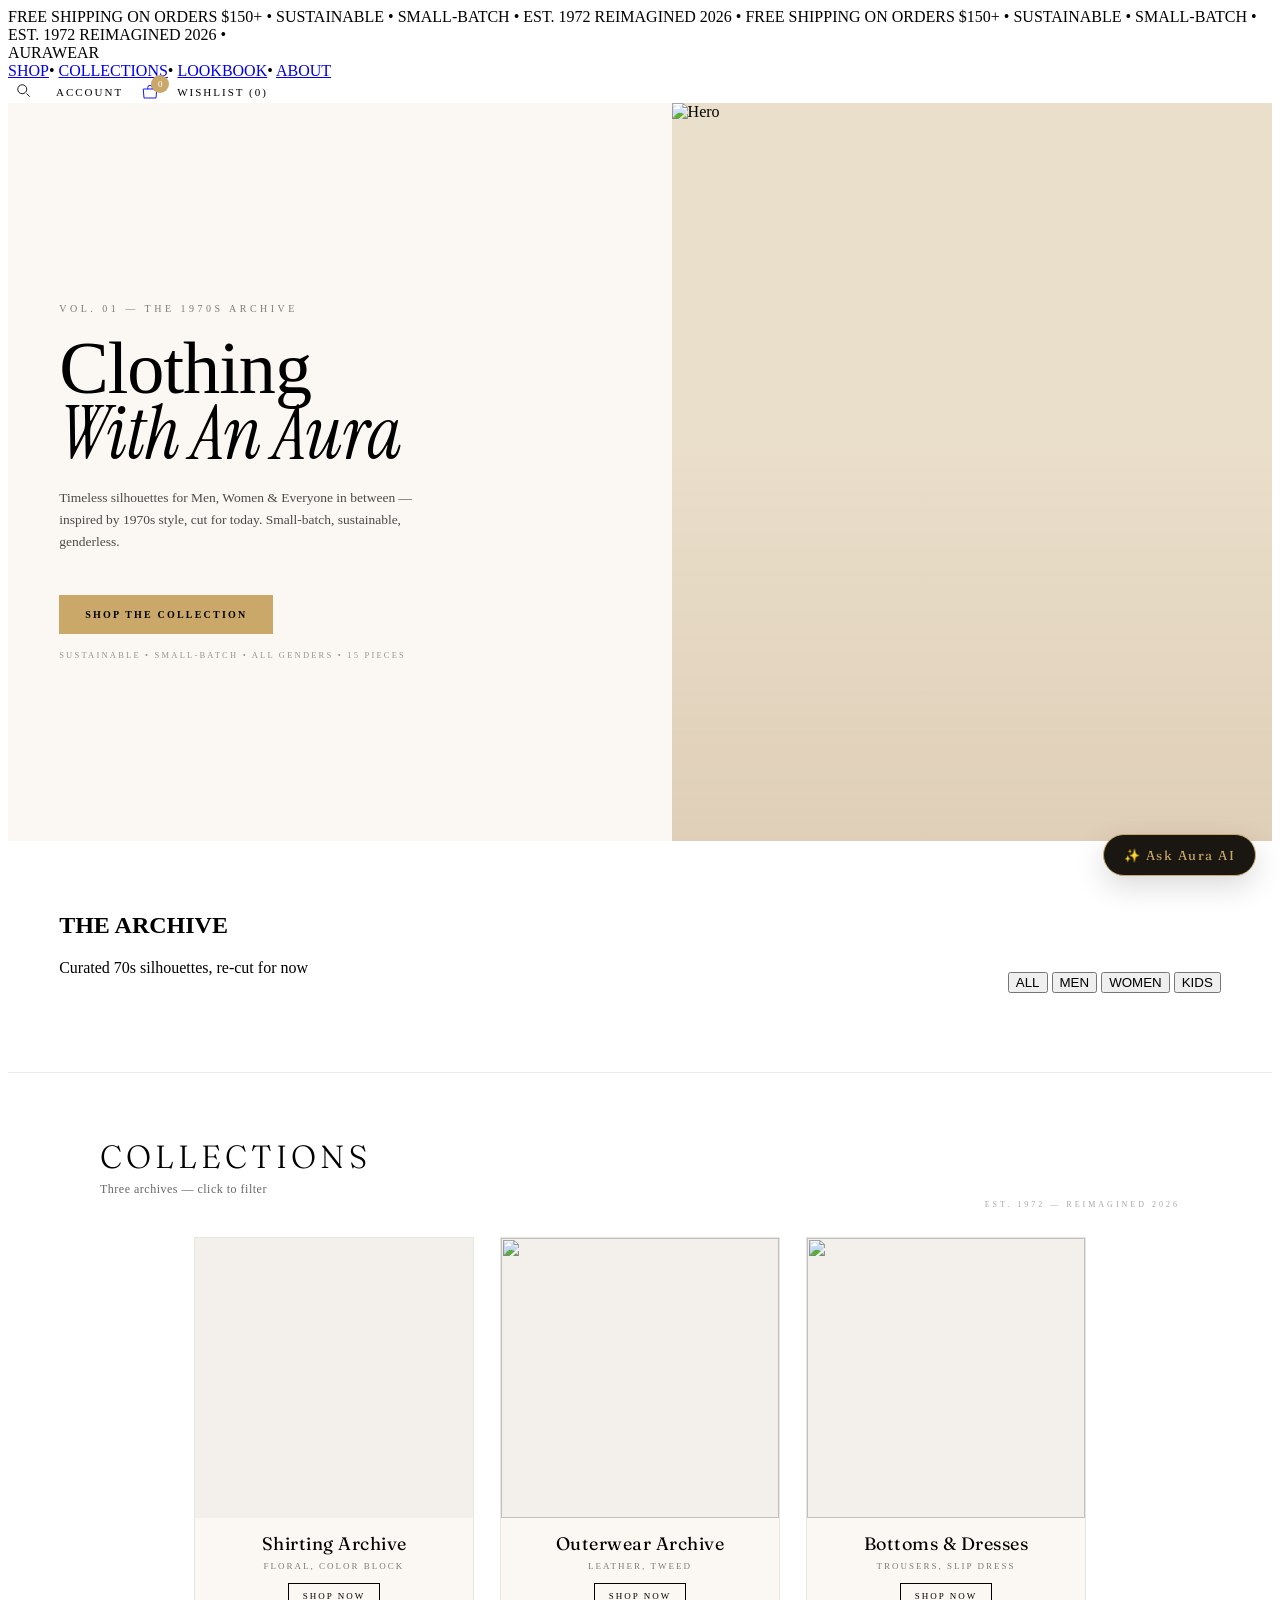
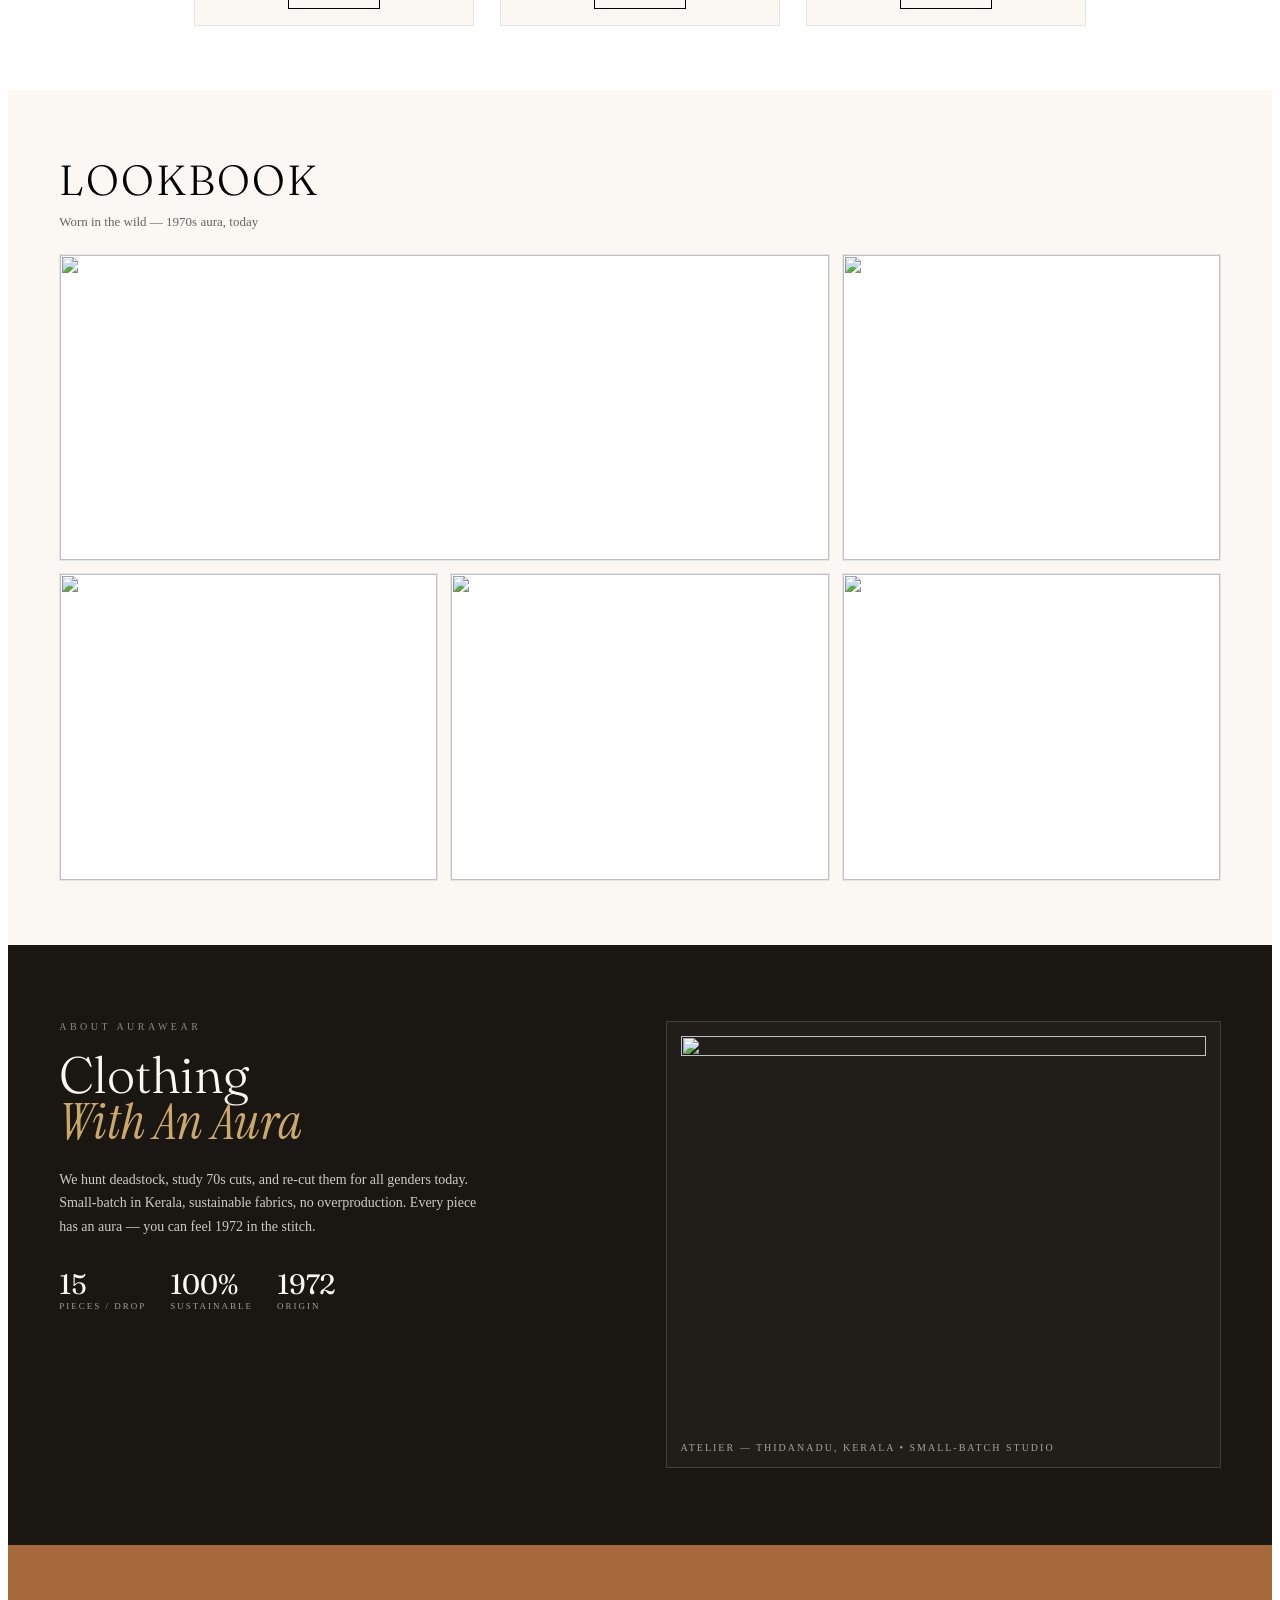
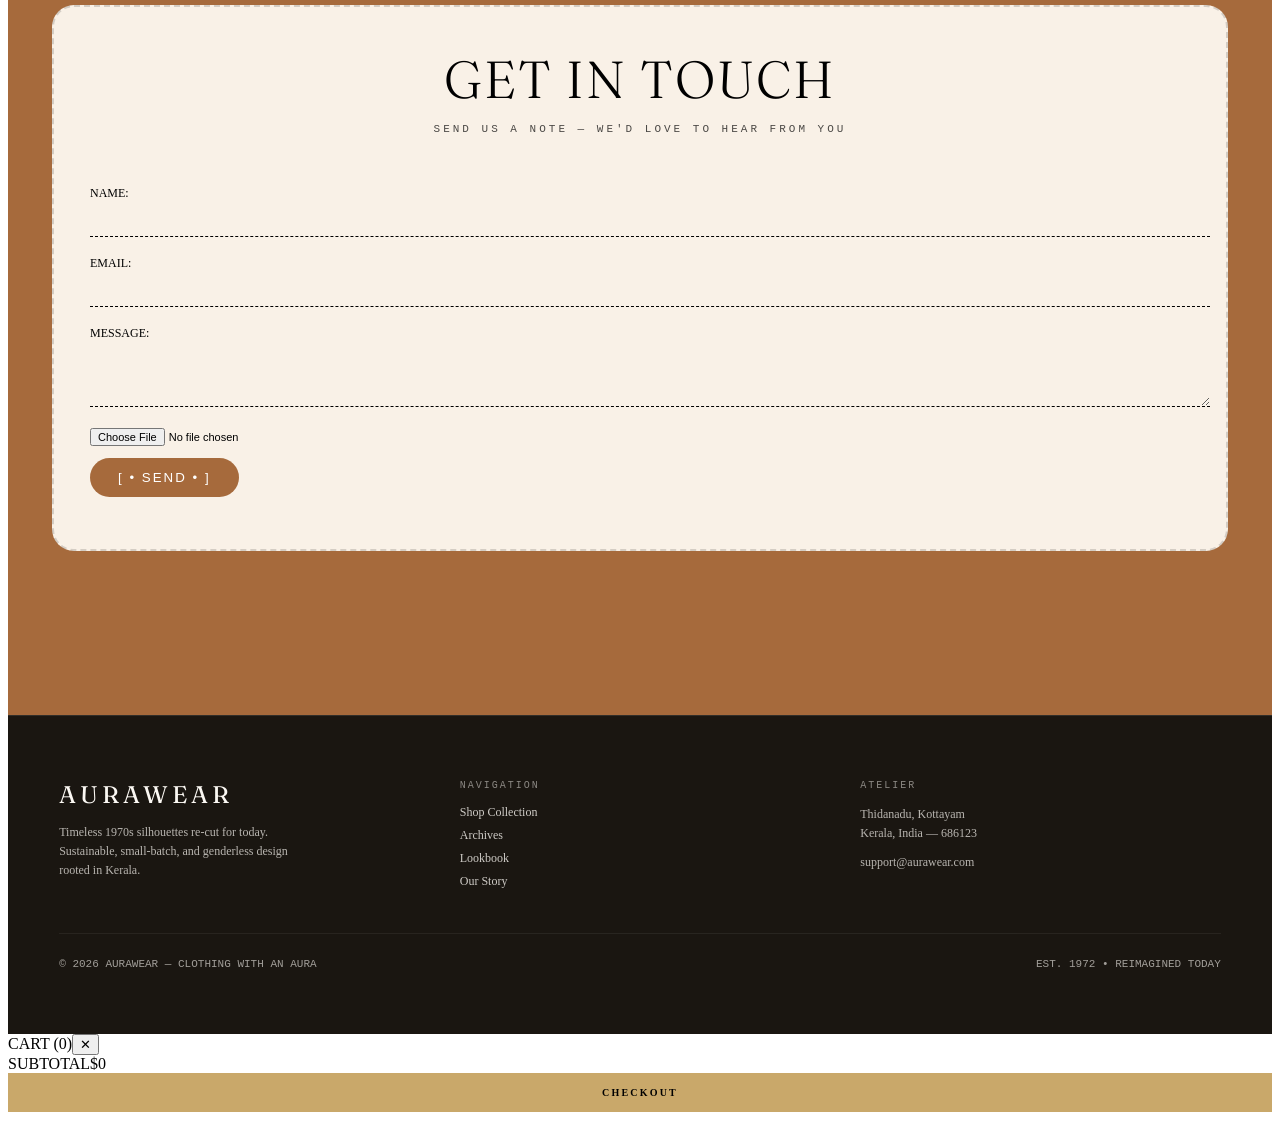
==== templates/index.html @ 303c617c "Switch email service to Resend HTTP API" ====
<!DOCTYPE html>
<html lang="en">
<head>
<meta charset="UTF-8">
<meta name="viewport" content="width=device-width, initial-scale=1.0">
<title>AURAWEAR - Clothing With An Aura</title>
<link href="https://fonts.googleapis.com/css2?family=Fraunces:opsz,wght@9..144,300;9..144,400;9..144,500&family=Inter:wght@300;400;500&family=Instrument+Serif:ital@0;1&display=swap" rel="stylesheet">
<link rel="stylesheet" href="/css/style.css">
<style>
.hero{
  display:grid;
  grid-template-columns:1.05fr 0.95fr;
  min-height:82vh;
  max-height:82vh;
  overflow:hidden;
  border-bottom:1px solid var(--border);
  background:#FBF8F3;
}
.hero-text{
  padding:4.5vw 4vw 3vw 4vw;
  display:flex;
  flex-direction:column;
  justify-content:center;
  background:#FBF8F3;
  position:relative;
}
.hero-text::before{
  content:'';
  position:absolute;
  inset:0;
  background-image:radial-gradient(rgba(0,0,0,.04) 1px, transparent 1px);
  background-size:16px 16px;
  opacity:.3;
  pointer-events:none;
}
.eyebrow{font-size:10px;letter-spacing:3.5px;opacity:.5;margin-bottom:22px;position:relative}
.hero-text h1{
  font-family:var(--serif);
  font-size:clamp(46px,5.8vw,84px);
  line-height:.88;
  font-weight:300;
  margin:0;
  position:relative;
  letter-spacing:-1px;
}
.hero-text h1 em{font-family:'Instrument Serif',serif;font-style:italic;font-weight:400}
.hero-text p{
  max-width:380px;
  margin-top:20px;
  font-size:13.5px;
  line-height:1.65;
  opacity:.7;
  position:relative;
}
.hero-cta{margin-top:28px;position:relative}
.btn-gold{
  display:inline-block;
  background:#C9A86A;
  color:#000;
  padding:14px 26px;
  text-decoration:none;
  font-size:10px;
  letter-spacing:2.2px;
  font-weight:600;
  transition:all.4s;
}
.btn-gold:hover{background:#000;color:#fff}
.btn-gold.full{display:block;text-align:center;width:100%;box-sizing:border-box}
.hero-meta{margin-top:16px;font-size:8.5px;letter-spacing:2.2px;opacity:.4}
.hero-visual{
  position:relative;
  overflow:hidden;
  background:#EADFCB;
  height:82vh;
}
.hero-visual img{
  width:100%;
  height:100%;
  object-fit:cover;
  object-position:center top;
  display:block;
  filter:sepia(0.08) contrast(1.05) saturate(1.1);
  transition:transform 2.5s cubic-bezier(.77,0,.175,1);
}
.hero-visual:hover img{transform:scale(1.04)}
.hero-visual::after{
  content:'';
  position:absolute;
  inset:0;
  background:linear-gradient(0deg, rgba(166,106,58,0.12) 0%, transparent 55%);
  mix-blend-mode:multiply;
  pointer-events:none;
}
.shop-section{padding:4vw}
.section-header{display:flex;justify-content:space-between;align-items:end;margin-bottom:28px;flex-wrap:wrap;gap:16px}
.product-grid{display:grid;grid-template-columns:repeat(auto-fill,minmax(260px,1fr));gap:22px}
.product-card{
  background:#fff;
  border:1px solid rgba(0,0,0,.10);
  display:flex;
  flex-direction:column;
  cursor:pointer;
  transition:.25s;
  overflow:hidden;
}
.product-card:hover{border-color:rgba(0,0,0,.22);transform:translateY(-2px)}
.product-card.img-wrap{width:100%;aspect-ratio:3/4;background:#F3F0EB;overflow:hidden;position:relative}
.product-card.img-wrap img{width:100%;height:100%;object-fit:cover;object-position:top center;display:block;transition:.6s}
.product-card:hover.img-wrap img{transform:scale(1.03)}
.badge{position:absolute;top:10px;left:10px;background:#FBF8F3;border:1px solid rgba(0,0,0,.12);padding:4px 8px;font-size:9px;letter-spacing:1.5px}
.p-info{padding:14px 14px 12px;display:flex;flex-direction:column;flex:1}
.p-name{font-family:Fraunces;font-size:17px;line-height:1.25;min-height:42px;display:-webkit-box;-webkit-line-clamp:2;-webkit-box-orient:vertical;overflow:hidden}
.p-desc{font-size:11.5px;opacity:.55;line-height:1.5;margin-top:6px;min-height:34px;display:-webkit-box;-webkit-line-clamp:2;-webkit-box-orient:vertical;overflow:hidden}
.p-price{margin-top:10px;font-weight:500;font-size:14px}
.add-btn{margin-top:12px;width:100%;border:1px solid #1A1611;background:#fff;padding:10px;font-size:10px;letter-spacing:2px;cursor:pointer;transition:.2s}
.add-btn:hover{background:#1A1611;color:#fff}
#searchOverlay{position:fixed;inset:0;background:#FBF8F3;z-index:999;display:none;flex-direction:column;padding:28px 4vw;overflow-y:auto}
#searchOverlay.open{display:flex}
.search-top{display:flex;gap:12px;border-bottom:1px solid rgba(0,0,0,.15);padding-bottom:18px;margin-bottom:22px}
.search-top input{flex:1;background:transparent;border:none;font-family:Fraunces;font-size:28px;outline:none}
.search-top button{background:none;border:1px solid rgba(0,0,0,.2);width:42px;height:42px;cursor:pointer}

/* Fixed search results grid to align items cleanly like product cards */
#searchResults{
  display:grid;
  grid-template-columns:repeat(auto-fill, minmax(260px, 1fr));
  gap:22px;
  align-items:stretch;
}

.search-item{
  background:#fff;
  border:1px solid rgba(0,0,0,.1);
  cursor:pointer;
  display:flex;
  flex-direction:column;
  overflow:hidden;
  width:100%;
  box-sizing:border-box;
  transition:transform .25s ease, border-color .25s ease, box-shadow .25s ease;
}

.search-item:hover{
  transform:translateY(-3px);
  border-color:rgba(0,0,0,.22);
  box-shadow:0 10px 24px rgba(0,0,0,.07);
}

.search-item .s-img{
  width:100%;
  aspect-ratio:3/4;
  background:#F3F0EB;
  overflow:hidden;
  position:relative;
}

.search-item .s-img img{
  width:100%;
  height:100%;
  object-fit:cover;
  object-position:top center;
  display:block;
  transition:transform .5s ease;
}

.search-item:hover .s-img img{
  transform:scale(1.03);
}

.search-item .s-info{
  padding:14px;
  display:flex;
  flex-direction:column;
  gap:6px;
  flex:1;
}

.search-item .s-name{
  font-family:Fraunces;
  font-size:17px;
  line-height:1.3;
  color:#1A1611;
}

.search-item .s-price{
  font-size:12px;
  line-height:1.5;
  margin-top:2px;
  font-weight:500;
  opacity:.8;
}

@media(max-width:600px){
  #searchResults{
    grid-template-columns:repeat(2,minmax(0,1fr));
    gap:12px;
  }

  .search-item .s-info{
    padding:10px;
  }

  .search-item .s-name{
    font-size:15px;
  }

  .search-item .s-price{
    font-size:10px;
  }
}
@media(max-width:900px){
.hero{grid-template-columns:1fr;min-height:auto;max-height:none}
.hero-text{padding:10vw 6vw}
.hero-visual{height:78vh}
.product-grid{grid-template-columns:repeat(2,1fr);gap:14px}
.shop-section{padding:6vw}
}
html{scroll-behavior:smooth}
</style>
</head>
<body>

<div class="announce">
  <div class="announce-track">
    <span>FREE SHIPPING ON ORDERS $150+ • SUSTAINABLE • SMALL-BATCH • EST. 1972 REIMAGINED 2026 • </span>
    <span>FREE SHIPPING ON ORDERS $150+ • SUSTAINABLE • SMALL-BATCH • EST. 1972 REIMAGINED 2026 • </span>
  </div>
</div>

<nav class="navbar" id="navbar">
  <div class="logo">AURAWEAR</div>
  <div class="nav-links">
    <a href="#shop">SHOP</a><span class="dot">•</span>
    <a href="#collections">COLLECTIONS</a><span class="dot">•</span>
    <a href="#lookbook">LOOKBOOK</a><span class="dot">•</span>
    <a href="#about">ABOUT</a>
  </div>
  <div class="nav-actions" style="display:flex;align-items:center;gap:18px">
    <button onclick="openSearch()" class="icon-btn" style="background:none;border:none;cursor:pointer">
      <svg width="18" height="18" viewBox="0 0 24 24" fill="none" stroke="currentColor" stroke-width="1.2"><circle cx="11" cy="11" r="6"/><path d="M21 21l-4.3-4.3"/></svg>
    </button>
    <a href="javascript:void(0)" id="accountLink" onclick="goAccount(event)" style="font-size:11px;letter-spacing:2px;text-decoration:none;color:#000">ACCOUNT</a>
    <a href="javascript:void(0)" onclick="openCart()" class="cart-icon" style="position:relative;display:flex;align-items:center">
      <svg width="18" height="18" viewBox="0 0 24 24" fill="none" stroke="currentColor" stroke-width="1.2"><path d="M9 8V6a3 3 0 0 1 6 0v2"/><path d="M3 8h18l-1 12H4L3 8z"/></svg>
      <span id="cartCount" style="position:absolute;top:-8px;right:-10px;background:#C9A86A;color:#fff;font-size:9px;width:18px;height:18px;border-radius:50%;display:grid;place-items:center">0</span>
    </a>
    <a href="/wishlist.html" style="text-decoration:none;color:#000;font-size:11px;letter-spacing:2px">WISHLIST (<span id="wishCount">0</span>)</a>
  </div>
</nav>

<section class="hero">
  <div class="hero-text">
    <div class="eyebrow reveal">VOL. 01 — THE 1970S ARCHIVE</div>
    <h1 class="reveal d1">Clothing<br><em>With An Aura</em></h1>
    <p class="reveal d2">Timeless silhouettes for Men, Women & Everyone in between — inspired by 1970s style, cut for today. Small-batch, sustainable, genderless.</p>
    <div class="hero-cta reveal d3">
      <a href="#shop" class="btn-gold">SHOP THE COLLECTION</a>
      <div class="hero-meta">SUSTAINABLE • SMALL-BATCH • ALL GENDERS • 15 PIECES</div>
    </div>
  </div>
  <div class="hero-visual" id="heroVisual">
   <img id="heroImage" src="" alt="Hero" onerror="if(!this.dataset.fb){this.dataset.fb=1; this.src='https://images.unsplash.com/photo-1495385794356-15371f348c19?q=80&w=1000'}">
  </div>
</section>
<div id="retroTicker" style="display:none; height:44px; overflow:hidden; border-top:1.5px solid #1A1611; border-bottom:1.5px solid #1A1611; position:relative; background:#E6F4FF">
  <div id="tickerTrack" style="display:flex; white-space:nowrap; will-change:transform"></div>
  <button onclick="document.getElementById('retroTicker').style.display='none'" style="position:absolute; right:10px; top:50%; transform:translateY(-50%); background:#FFFEFB; border:1.5px solid #1A1611; width:24px; height:24px; border-radius:50%; cursor:pointer; z-index:2">✕</button>
</div>

<style>
@keyframes tickerMove { 0%{transform:translateX(0)} 100%{transform:translateX(-50%)} }
.ticker-item{display:flex; align-items:center; gap:10px; padding:0 32px; font-family:'Courier Prime', monospace; font-size:13px; letter-spacing:.5px; font-weight:600}
</style>

<script>
async function loadTicker(){
  try{
    const r = await fetch('/api/announcement?t='+Date.now());
    const j = await r.json();
    const bar = j.bar || {};
    if(!bar.enabled && bar.enabled!==undefined) return;
    const wrap = document.getElementById('retroTicker');
    const track = document.getElementById('tickerTrack');
    wrap.style.background = bar.bg_color || '#E6F4FF';
    wrap.style.color = bar.text_color || '#1A1611';
    wrap.style.display = 'flex';
    const msgs = bar.messages || [];
    if(!msgs.length) return;
    const speed = bar.speed || 22;
    const iconSvg = (type)=>{
      if(type==='heart') return `<svg width="16" height="16" viewBox="0 0 24 24" fill="currentColor"><path d="M12 21s-6.5-4.3-9-8.2A5.5 5.5 0 0 1 12 8a5.5 5.5 0 0 1 9 4.8C18.5 16.7 12 21 12 21z"/></svg>`;
      if(type==='tag') return `<svg width="16" height="16" viewBox="0 0 24 24" fill="currentColor"><path d="M20 12l-8-8H4v8l8 8 8-8z"/><circle cx="7.5" cy="7.5" r="1.5" fill="#fff"/></svg>`;
      return `<svg width="16" height="16" viewBox="0 0 24 24" fill="currentColor"><path d="M3 9l1-5h16l1 5v11H3V9z"/><path d="M9 11V7a3 3 0 0 1 6 0v4"/></svg>`;
    };
    let html = '';
    for(let loop=0; loop<2; loop++){
      msgs.forEach(m=>{
        html += `<div class="ticker-item">${iconSvg(m.icon)} <span>${m.text}</span> ${iconSvg(m.icon)}</div>`;
      });
    }
    track.innerHTML = html;
    track.style.animation = `tickerMove ${speed}s linear infinite`;
  }catch(e){ console.log('ticker fail',e) }
}
loadTicker();
</script>
<section id="shop" class="shop-section">
  <div class="section-header">
    <div><h2>THE ARCHIVE</h2><p>Curated 70s silhouettes, re-cut for now</p></div>
    <div class="gender-filters">
      <button data-gender="All" class="active">ALL</button>
      <button data-gender="Men">MEN</button>
      <button data-gender="Women">WOMEN</button>
      <button data-gender="Unisex">KIDS</button>
    </div>
  </div>

  <div id="filterStatus" style="display:none;margin:0 0 18px;padding:12px 16px;background:#1A1611;color:#FBF8F3;font-size:11px;letter-spacing:2px;justify-content:space-between;align-items:center">
    <span id="filterText">Showing</span>
    <button onclick="clearCollectionFilter()" style="background:#C9A86A;border:none;padding:8px 14px;font-size:10px;letter-spacing:2px;cursor:pointer;font-weight:600">VIEW ALL →</button>
  </div>

  <div id="product-grid" class="product-grid"></div>
</section>

<section id="collections" style="padding:5vw 4vw;background:#fff;border-top:1px solid rgba(0,0,0,.08)">
  <div style="max-width:1080px;margin:0 auto">
    <div style="display:flex;justify-content:space-between;align-items:end;margin-bottom:28px">
      <div>
        <h2 style="font-family:Fraunces;font-weight:300;font-size:32px;letter-spacing:4px;margin:0">COLLECTIONS</h2>
        <p style="opacity:.6;font-size:12px;margin-top:6px;letter-spacing:.5px">Three archives — click to filter</p>
      </div>
      <div style="font-size:8px;letter-spacing:3px;opacity:.35">EST. 1972 — REIMAGINED 2026</div>
    </div>

    <div style="display:grid;grid-template-columns:repeat(3, 280px);justify-content:center;gap:26px">
      <div id="col-shirts" style="background:#FBF8F3;border:1px solid rgba(0,0,0,.08);cursor:pointer;transition:.3s">
        <div style="height:280px;overflow:hidden;background:#F3F0EB">
          <img src="https://images.unsplash.com/photo-1596755094514-f87e34085b2c?w=600" style="width:100%;height:100%;object-fit:cover" onerror="this.style.display='none'">
        </div>
        <div style="padding:14px 14px 16px;text-align:center">
          <div style="font-family:Fraunces;font-size:18px;letter-spacing:.5px">Shirting Archive</div>
          <div id="col-shirts-count" style="font-size:9px;letter-spacing:2px;opacity:.5;margin-top:6px;text-transform:uppercase">Floral, Color Block</div>
          <div style="margin-top:12px;font-size:9px;letter-spacing:2px;border:1px solid #000;display:inline-block;padding:7px 14px">SHOP NOW</div>
        </div>
      </div>
      <div id="col-outerwear" style="background:#FBF8F3;border:1px solid rgba(0,0,0,.08);cursor:pointer;transition:.3s">
        <div style="height:280px;overflow:hidden;background:#F3F0EB">
          <img src="https://images.unsplash.com/photo-1551028719-00167b16eac5?w=600" style="width:100%;height:100%;object-fit:cover">
        </div>
        <div style="padding:14px 14px 16px;text-align:center">
          <div style="font-family:Fraunces;font-size:18px;letter-spacing:.5px">Outerwear Archive</div>
          <div id="col-outerwear-count" style="font-size:9px;letter-spacing:2px;opacity:.5;margin-top:6px;text-transform:uppercase">Leather, Tweed</div>
          <div style="margin-top:12px;font-size:9px;letter-spacing:2px;border:1px solid #000;display:inline-block;padding:7px 14px">SHOP NOW</div>
        </div>
      </div>
      <div id="col-bottoms" style="background:#FBF8F3;border:1px solid rgba(0,0,0,.08);cursor:pointer;transition:.3s">
        <div style="height:280px;overflow:hidden;background:#F3F0EB">
          <img src="https://images.unsplash.com/photo-1594633312681-425c7b97ccd1?w=600" style="width:100%;height:100%;object-fit:cover">
        </div>
        <div style="padding:14px 14px 16px;text-align:center">
          <div style="font-family:Fraunces;font-size:18px;letter-spacing:.5px">Bottoms & Dresses</div>
          <div id="col-bottoms-count" style="font-size:9px;letter-spacing:2px;opacity:.5;margin-top:6px;text-transform:uppercase">Trousers, Slip Dress</div>
          <div style="margin-top:12px;font-size:9px;letter-spacing:2px;border:1px solid #000;display:inline-block;padding:7px 14px">SHOP NOW</div>
        </div>
      </div>
    </div>
  </div>
</section>

<style>
#col-shirts:hover, #col-outerwear:hover, #col-bottoms:hover{transform:translateY(-5px);border-color:rgba(0,0,0,.2)!important;box-shadow:0 12px 24px rgba(0,0,0,.06)}
@media(max-width:900px){
  #collections div[style*="grid-template-columns:repeat(3, 280px)"]{grid-template-columns:repeat(2, 1fr)!important}
}
@media(max-width:600px){
  #collections div[style*="grid-template-columns:repeat(3, 280px)"]{grid-template-columns:1fr!important;max-width:320px;margin:0 auto}
}
</style>

<section id="lookbook" style="padding:5vw 4vw;background:#FBF8F3">
  <h2 style="font-family:Fraunces;font-weight:300;font-size:42px;letter-spacing:2px;margin:0">LOOKBOOK</h2>
  <p style="opacity:.6;font-size:13px;margin:8px 0 24px">Worn in the wild — 1970s aura, today</p>
  <div style="display:grid;grid-template-columns:repeat(12,1fr);grid-auto-rows:24vw;gap:12px">
    <div style="grid-column:span 8;overflow:hidden;background:#fff;border:1px solid rgba(0,0,0,.1)"><img src="https://images.unsplash.com/photo-1490481651871-ab68de25d43d?w=1200" style="width:100%;height:100%;object-fit:cover"></div>
    <div style="grid-column:span 4;overflow:hidden;background:#fff;border:1px solid rgba(0,0,0,.1)"><img src="https://images.unsplash.com/photo-1507003211169-0a1dd7228f2d?w=800" style="width:100%;height:100%;object-fit:cover"></div>
    <div style="grid-column:span 4;overflow:hidden;background:#fff;border:1px solid rgba(0,0,0,.1)"><img src="https://images.unsplash.com/photo-1495385794356-15371f348c19?w=800" style="width:100%;height:100%;object-fit:cover"></div>
    <div style="grid-column:span 4;overflow:hidden;background:#fff;border:1px solid rgba(0,0,0,.1)"><img src="https://images.unsplash.com/photo-1483985988355-763728e1935b?w=800" style="width:100%;height:100%;object-fit:cover"></div>
    <div style="grid-column:span 4;overflow:hidden;background:#fff;border:1px solid rgba(0,0,0,.1)"><img src="https://images.unsplash.com/photo-1515886657613-9f3515b0c78f?w=800" style="width:100%;height:100%;object-fit:cover"></div>
  </div>
</section>

<section id="about" style="padding:6vw 4vw;background:#1A1611;color:#FBF8F3;display:grid;grid-template-columns:1fr 1fr;gap:4vw">
  <div>
    <div style="font-size:10px;letter-spacing:3.5px;opacity:.5;margin-bottom:20px">ABOUT AURAWEAR</div>
    <h2 style="font-family:Fraunces;font-weight:300;font-size:clamp(36px,4vw,56px);line-height:.9;margin:0">Clothing<br><em style="font-family:'Instrument Serif',serif;font-style:italic;font-weight:400;color:#C9A86A">With An Aura</em></h2>
    <p style="max-width:420px;margin-top:22px;line-height:1.7;opacity:.8;font-size:14px">We hunt deadstock, study 70s cuts, and re-cut them for all genders today. Small-batch in Kerala, sustainable fabrics, no overproduction. Every piece has an aura — you can feel 1972 in the stitch.</p>
    <div style="margin-top:28px;display:flex;gap:24px">
      <div><div style="font-family:Fraunces;font-size:28px">15</div><div style="font-size:9px;letter-spacing:2px;opacity:.6">PIECES / DROP</div></div>
      <div><div style="font-family:Fraunces;font-size:28px">100%</div><div style="font-size:9px;letter-spacing:2px;opacity:.6">SUSTAINABLE</div></div>
      <div><div style="font-family:Fraunces;font-size:28px">1972</div><div style="font-size:9px;letter-spacing:2px;opacity:.6">ORIGIN</div></div>
    </div>
  </div>
  <div style="border:1px solid rgba(255,255,255,.15);padding:14px;background:rgba(255,255,255,.03)">
    <img src="https://images.unsplash.com/photo-1490481651871-ab68de25d43d?w=800" style="width:100%;aspect-ratio:4/3;object-fit:cover;display:block">
    <div style="margin-top:12px;font-size:10px;letter-spacing:2px;opacity:.6">ATELIER — THIDANADU, KERALA • SMALL-BATCH STUDIO</div>
  </div>
</section>

<section id="contactWrap" style="background:#A66A3C; background-size:cover; background-position:center; padding:60px 20px; position:relative; overflow:hidden; min-height:650px">
  <video id="contactVideo" autoplay muted loop playsinline style="position:absolute; inset:0; width:100%; height:100%; object-fit:cover; display:none; z-index:1"></video>
  <div id="contactOverlay" style="position:absolute; inset:0; background:rgba(0,0,0,0.35); z-index:1; display:none"></div>

  <div id="contactCard" style="position:relative; z-index:2; max-width:1100px; margin:0 auto; background:#F9F1E7; border-radius:22px; padding:40px 36px; border:2px dashed rgba(0,0,0,.15)">
    <h2 id="csHeading" style="font-family:Fraunces; font-size:52px; text-align:center; font-weight:300; letter-spacing:2px; margin:0">GET IN TOUCH</h2>
    <p id="csSub" style="font-family:'Courier Prime', monospace; text-align:center; font-size:11px; letter-spacing:3px; margin-top:12px; opacity:.7">SEND US A NOTE — WE'D LOVE TO HEAR FROM YOU</p>
    <div id="csTypes" style="display:flex; gap:8px; flex-wrap:wrap; margin:24px 0"></div>
    <label style="font-family:'Courier Prime'; font-size:12px">NAME:</label>
    <input id="c_name" style="width:100%; border:none; border-bottom:1px dashed #000; background:transparent; padding:10px; margin-bottom:16px">
    <label style="font-family:'Courier Prime'; font-size:12px">EMAIL:</label>
    <input id="c_email" style="width:100%; border:none; border-bottom:1px dashed #000; background:transparent; padding:10px; margin-bottom:16px">
    <label style="font-family:'Courier Prime'; font-size:12px">MESSAGE:</label>
    <textarea id="c_msg" rows="3" style="width:100%; border:none; border-bottom:1px dashed #000; background:transparent; padding:10px; margin-bottom:16px"></textarea>
    <input type="file" id="c_file" accept="image/*" style="font-size:11px; margin-bottom:12px">
    <br>
    <button onclick="sendContact()" style="background:#A66A3C; color:#fff; border:none; padding:12px 28px; border-radius:24px; letter-spacing:2px; cursor:pointer">[ • SEND • ]</button>
    <p id="c_status" style="font-size:11px; margin-top:12px; font-family:'Courier Prime'"></p>
  </div>
</section>

<script>
let selectedType = 'enquiry';
async function loadHomeContact(){
  try{
    const r = await fetch('/api/contact-section?t='+Date.now());
    const j = await r.json();
    const s = j.section;
    if(!s) return;
    if(s.heading) document.getElementById('csHeading').innerText = s.heading;
    if(s.subheading) document.getElementById('csSub').innerText = s.subheading;
    const wrap = document.getElementById('contactWrap');
    const overlay = document.getElementById('contactOverlay');
    const video = document.getElementById('contactVideo');
    if(s.background_video && s.background_video.length > 5){
      video.src = s.background_video;
      video.style.display = 'block';
      overlay.style.display = 'block';
      wrap.style.backgroundImage = 'none';
      wrap.style.background = '#000';
    } else if(s.background_image && s.background_image.length > 5){
      wrap.style.backgroundImage = `url('${s.background_image}')`;
      wrap.style.backgroundSize = 'cover';
      wrap.style.backgroundPosition = 'center';
      wrap.style.backgroundRepeat = 'no-repeat';
      overlay.style.display = 'block';
      video.style.display = 'none';
    }
    const types = s.message_types || ['enquiry','complaint','appreciation','good_review','bad_review','suggestion'];
    selectedType = types[0]||'enquiry';
    document.getElementById('csTypes').innerHTML = types.map(t=>`<button data-type="${t}" class="cs-pill" style="border:1px solid #1A1611; background:transparent; padding:6px 12px; font-size:10px; border-radius:20px; cursor:pointer; font-family:Courier Prime">${t.replace(/_/g,' ').toUpperCase()}</button>`).join('');
    document.querySelectorAll('.cs-pill').forEach(b=>{
      b.onclick=()=>{
        document.querySelectorAll('.cs-pill').forEach(x=>{x.style.background='transparent'; x.style.color='#000'});
        b.style.background='#1A1611'; b.style.color='#fff';
        selectedType=b.dataset.type;
      };
    });
    const first = document.querySelector('.cs-pill');
    if(first){ first.style.background='#1A1611'; first.style.color='#fff'; }
  }catch(e){ console.log('contact section load failed',e); }
}
loadHomeContact();

(async()=>{
  const token=localStorage.getItem('token')||localStorage.getItem('aurawear_token');
  if(token){ try{ const r=await fetch('/api/auth/me',{method:'POST', headers:{'Content-Type':'application/json'}, body:JSON.stringify({token})}); const d=await r.json(); if(d.user){ document.getElementById('c_name').value=d.user.name||''; document.getElementById('c_email').value=d.user.email||''; } }catch{} }
})();

async function sendContact(){
  const f=document.getElementById('c_file').files[0];
  let imgPath="";
  if(f){ const fd=new FormData(); fd.append('file',f); const up=await fetch('/api/upload',{method:'POST',body:fd}); const j=await up.json(); imgPath=j.path||j.url||""; }
  const payload={ name:document.getElementById('c_name').value, email:document.getElementById('c_email').value, phone:"", message_type:selectedType, message:document.getElementById('c_msg').value, image:imgPath, user_email:document.getElementById('c_email').value };
  const r=await fetch('/api/contact',{method:'POST',headers:{'Content-Type':'application/json'},body:JSON.stringify(payload)});
  const d=await r.json();
  if(d.success){ document.getElementById('c_status').innerText="✓ Sent! Admin will reply to your email: "+payload.email; document.getElementById('c_msg').value=''; } else { document.getElementById('c_status').innerText=d.error||'Failed'; }
}
</script>

<footer style="background:#1A1611; color:#FBF8F3; padding:5vw 4vw; border-top:1px solid rgba(255,255,255,0.1)">
  <div style="max-width:1200px; margin:0 auto; display:grid; grid-template-columns:repeat(auto-fit, minmax(220px, 1fr)); gap:40px; margin-bottom:40px">
    <div>
      <div style="font-family:Fraunces; font-size:24px; letter-spacing:4px; margin-bottom:14px">AURAWEAR</div>
      <p style="font-size:12px; line-height:1.6; opacity:.7; max-width:260px">Timeless 1970s silhouettes re-cut for today. Sustainable, small-batch, and genderless design rooted in Kerala.</p>
    </div>
    <div>
      <div style="font-family:'Courier Prime', monospace; font-size:10px; letter-spacing:2px; opacity:.5; margin-bottom:14px">NAVIGATION</div>
      <div style="display:flex; flex-direction:column; gap:8px; font-size:12px">
        <a href="#shop" style="color:#FBF8F3; text-decoration:none; opacity:.8; transition:.2s">Shop Collection</a>
        <a href="#collections" style="color:#FBF8F3; text-decoration:none; opacity:.8; transition:.2s">Archives</a>
        <a href="#lookbook" style="color:#FBF8F3; text-decoration:none; opacity:.8; transition:.2s">Lookbook</a>
        <a href="#about" style="color:#FBF8F3; text-decoration:none; opacity:.8; transition:.2s">Our Story</a>
      </div>
    </div>
    <div>
      <div style="font-family:'Courier Prime', monospace; font-size:10px; letter-spacing:2px; opacity:.5; margin-bottom:14px">ATELIER</div>
      <p style="font-size:12px; line-height:1.6; opacity:.7">Thidanadu, Kottayam<br>Kerala, India — 686123</p>
      <p style="font-size:12px; opacity:.7; margin-top:10px">support@aurawear.com</p>
    </div>
  </div>
  <div style="max-width:1200px; margin:0 auto; border-top:1px solid rgba(255,255,255,0.1); padding-top:24px; display:flex; justify-content:space-between; align-items:center; flex-wrap:wrap; gap:16px; font-size:11px; font-family:'Courier Prime', monospace; opacity:.6">
    <div>© 2026 AURAWEAR — CLOTHING WITH AN AURA</div>
    <div>EST. 1972 • REIMAGINED TODAY</div>
  </div>
</footer>

<div id="searchOverlay">
  <div class="search-top">
    <input id="searchInput" placeholder="Search archive... (name, fabric, era, category)">
    <button onclick="closeSearch()">✕</button>
  </div>
  <div id="searchResults"></div>
</div>

<div id="cartOverlay" onclick="closeCart()"></div>
<div id="cartDrawer">
  <div class="cart-head"><span>CART (<span id="cartCountDrawer">0</span>)</span><button onclick="closeCart()">✕</button></div>
  <div id="cartBody"></div>
  <div class="cart-foot">
    <div class="cart-total"><span>SUBTOTAL</span><span id="cartSubtotal">$0</span></div>
    <a href="/checkout.html" class="btn-gold full" onclick="return handleCheckout(event)">CHECKOUT</a>
  </div>
</div>

<script>
let allProducts=[];

function getWish(){return JSON.parse(localStorage.getItem('aurawear_wishlist')||'[]')}
function saveWish(w){localStorage.setItem('aurawear_wishlist',JSON.stringify(w));renderCart();renderProducts(allProducts);}
function isWish(id){return getWish().some(x=> (x.id||x._id)===id)}
function toggleWishlist(id,name,image,price){
  let w=getWish();
  if(isWish(id)){ w=w.filter(x=> (x.id||x._id)!==id); }
  else{ w.push({id,_id:id,name,image_path:image,image,price}); }
  saveWish(w);
}
function getCart(){return JSON.parse(localStorage.getItem('aurawear_cart')||'[]')}
function saveCart(c){localStorage.setItem('aurawear_cart',JSON.stringify(c));renderCart()}
function renderCart(){
  const cart=getCart();
  const wish=getWish();
  const count=cart.reduce((s,i)=>s+(i.qty||1),0);
  const sub=cart.reduce((s,i)=>s+(i.price||0)*(i.qty||1),0);
  const cartEl=document.getElementById('cartCount');
  if(cartEl) cartEl.innerText=count;
  document.getElementById('cartCountDrawer').innerText=count;
  document.getElementById('cartSubtotal').innerText='$'+sub;
  const wishEl=document.getElementById('wishCount');
  if(wishEl) wishEl.innerText=wish.length;
  document.getElementById('cartBody').innerHTML=cart.length?cart.map((it,idx)=>`
    <div class="cart-item"><img src="${it.image_path}"><div><div class="cart-name">${it.name.replace(/\*\*/g,'')}</div>
    <div class="cart-meta">$${it.price} × ${it.qty}</div>
    <div class="cart-qty"><button onclick="updateQty(${idx},-1)">—</button><span>${it.qty}</span><button onclick="updateQty(${idx},1)">+</button><button onclick="removeItem(${idx})" class="remove">REMOVE</button></div></div></div>`).join(''):'<p style="padding:20px;opacity:.5">Your archive is empty</p>';
}
function updateQty(i,d){let c=getCart();c[i].qty=(c[i].qty||1)+d;if(c[i].qty<=0)c.splice(i,1);saveCart(c)}
function removeItem(i){let c=getCart();c.splice(i,1);saveCart(c)}
function handleCheckout(event){
  const token=localStorage.getItem('aurawear_token');
  if(!token){
    event.preventDefault();
    localStorage.setItem('aurawear_redirect_after_login','/checkout.html');
    window.location.href='/login';
    return false;
  }
  return true;
}
function openCart(){
  document.getElementById('cartDrawer').classList.add('open');
  document.getElementById('cartOverlay').classList.add('open');
  // Hide Aura AI button when cart is open
  const aiTrigger = document.querySelector('.aura-ai-trigger');
  if(aiTrigger) aiTrigger.style.display = 'none';
  const aiModal = document.getElementById('auraModal');
  if(aiModal) aiModal.classList.remove('open');
}

function closeCart(){
  document.getElementById('cartDrawer').classList.remove('open');
  document.getElementById('cartOverlay').classList.remove('open');
  // Show Aura AI button again when cart closes
  const aiTrigger = document.querySelector('.aura-ai-trigger');
  if(aiTrigger) aiTrigger.style.display = 'flex';
}
function openSearch(){document.getElementById('searchOverlay').classList.add('open');document.getElementById('searchInput').focus(); renderSearch('');}
function closeSearch(){document.getElementById('searchOverlay').classList.remove('open')}

function renderProducts(list){
  document.getElementById('product-grid').innerHTML=list.map(p=>{
    const clean=(p.name||'').replace(/\*\*/g,'').trim();
    const desc=(p.description||'').replace(/\*\*/g,'').trim();
    const gl=(p.gender||p.category||'').toLowerCase()==='unisex'?'Kids':(p.gender||p.category||'Archive');
    const pid = getOid(p._id) || p._id || p.id || '';
    const stock = p.stock?? p.stock_count?? 10;
    let stockHtml = '';
    let btnDisabled = '';
    if(stock <= 0){
      stockHtml = `<div style="color:#900; font-size:10px; letter-spacing:1px; margin-top:8px; font-weight:700">● OUT OF STOCK</div>`;
      btnDisabled = 'disabled style="opacity:.4; cursor:not-allowed"';
    } else if(stock <= 3){
      stockHtml = `<div style="color:#A66A3C; font-size:10px; letter-spacing:1px; margin-top:8px; font-weight:700">● ONLY ${stock} LEFT!</div>`;
    } else {
      stockHtml = `<div style="color:#2d6a4f; font-size:10px; letter-spacing:1px; margin-top:8px">● IN STOCK: ${stock} available</div>`;
    }

    return `<div class="product-card reveal">
      <div class="img-wrap" onclick="location.href='/product?id=${pid}'">
        <img src="${p.image_path||p.image}" loading="lazy">
        <span class="badge">${gl.toUpperCase()}</span>
      </div>
      <div class="p-info">
        <div class="p-name">${clean}</div>
        <div class="p-desc">${desc || 'Vintage archive piece'}</div>
        <div class="p-price">$${p.price}</div>
        ${stockHtml}
        <button ${btnDisabled} onclick="event.stopPropagation(); if(${stock}>0) addToCart({id:'${pid}',_id:'${pid}',name:\`${clean.replace(/`/g,'')}\`,price:${p.price},image_path:'${p.image_path||p.image}', stock:${stock}})" class="add-btn">
          ${stock<=0? 'SOLD OUT' : 'ADD TO CART'}
        </button>
      </div>
    </div>`
  }).join('');
  observeReveals();
}

function getOid(idField){
  if(!idField) return '';
  if(typeof idField==='string') return idField;
  if(idField.$oid) return idField.$oid;
  return String(idField);
}

window.addToCart=(p)=>{
  let c=getCart();
  let ex=c.find(x=>x._id===p.id||x.id===p.id);
  let currentQty = ex? ex.qty : 0;
  if(currentQty + 1 > p.stock){
    alert(`Only ${p.stock} left in stock!`);
    return;
  }
  if(ex) ex.qty++;
  else c.push({...p,qty:1});
  saveCart(c);
  openCart();
}

function renderSearch(query){
  const q=query.toLowerCase().trim();
  const resEl=document.getElementById('searchResults');
  if(!q){resEl.innerHTML='<div style="opacity:.5">Type to search... e.g. Leather, Dress, 1980s, Women</div>';return;}
  const filtered=allProducts.filter(p=>{
    return (p.name||'').toLowerCase().includes(q)||
           (p.description||'').toLowerCase().includes(q)||
           (p.category||'').toLowerCase().includes(q)||
           (p.gender||'').toLowerCase().includes(q)||
           (p.fabric||'').toLowerCase().includes(q)||
           (p.era||'').toLowerCase().includes(q);
  });
  if(!filtered.length){resEl.innerHTML=`<div style="opacity:.5">No results for "${query}"</div>`;return;}
  resEl.innerHTML=filtered.map(p=>{
    const clean=(p.name||'').replace(/\*\*/g,'').trim();
    const pid=p._id||p.id||'';
    const gl=(p.gender||p.category||'').toUpperCase()||'ARCHIVE';
    return `<div class="search-item" onclick="location.href='/product?id=${pid}'">
      <div class="s-img">
        <img src="${p.image_path||p.image}" loading="lazy">
        <span class="badge">${gl}</span>
      </div>
      <div class="s-info">
        <div class="s-name">${clean}</div>
        <div class="s-price">$${p.price} • ${(p.gender||'').toUpperCase()} • ${p.fabric||''}</div>
      </div>
    </div>`;
  }).join('');
}

document.getElementById('searchInput').addEventListener('input', e=>{renderSearch(e.target.value);});
document.getElementById('searchInput').addEventListener('keydown', e=>{if(e.key==='Escape') closeSearch();});

function goAccount(e){
  e.preventDefault();
  const token=localStorage.getItem('aurawear_token');
  if(token) location.href='/profile.html';
  else location.href='/login.html';
}
async function checkAuth(){
  const token=localStorage.getItem('aurawear_token');
  if(!token) return;
  try{
    const r=await fetch('/api/auth/me',{method:'POST',headers:{'Content-Type':'application/json'},body:JSON.stringify({token})});
    const d=await r.json();
    if(d.success){document.getElementById('accountLink').innerText=d.name.toUpperCase();}
  }catch(e){}
}
checkAuth();

function updateCollectionCounts(){
  if(!allProducts.length) return;
  const shirts=allProducts.filter(p=> (p.name||'').toLowerCase().includes('shirt')).length;
  const outer=allProducts.filter(p=>{const n=(p.name||'').toLowerCase();return n.includes('jacket')||n.includes('suit')}).length;
  const bottoms=allProducts.filter(p=>{const n=(p.name||'').toLowerCase();return n.includes('trouser')||n.includes('pant')||n.includes('dress')}).length;
  document.getElementById('col-shirts-count').innerText=`${shirts} SHIRTS • FLORAL, COLOR BLOCK, CORDUROY`;
  document.getElementById('col-outerwear-count').innerText=`${outer} JACKETS • LEATHER, TWEED, SHAG COLLAR`;
  document.getElementById('col-bottoms-count').innerText=`${bottoms} PIECES • PLEATED TROUSERS, SLIP DRESS`;
}
function filterCollection(type){
  let filtered=[]; let label='';
  if(type==='shirts'){filtered=allProducts.filter(p=> (p.name||'').toLowerCase().includes('shirt'));label=`Showing ${filtered.length} Shirts`;}
  else if(type==='outerwear'){filtered=allProducts.filter(p=>{const n=(p.name||'').toLowerCase();return n.includes('jacket')||n.includes('suit')});label=`Showing ${filtered.length} Outerwear`;}
  else if(type==='bottoms'){filtered=allProducts.filter(p=>{const n=(p.name||'').toLowerCase();return n.includes('trouser')||n.includes('pant')||n.includes('dress')});label=`Showing ${filtered.length} Bottoms & Dresses`;}
  renderProducts(filtered.length?filtered:allProducts);
  document.getElementById('filterText').innerText=label;
  document.getElementById('filterStatus').style.display='flex';
  document.getElementById('shop').scrollIntoView({behavior:'smooth'});
  document.querySelectorAll('.gender-filters button').forEach(b=>b.classList.remove('active'));
  const allBtn=document.querySelector('.gender-filters button[data-gender="All"]'); if(allBtn) allBtn.classList.add('active');
}
function clearCollectionFilter(){
  renderProducts(allProducts);
  document.getElementById('filterStatus').style.display='none';
  document.querySelectorAll('.gender-filters button').forEach(b=>b.classList.remove('active'));
  document.querySelector('.gender-filters button[data-gender="All"]').classList.add('active');
}
document.getElementById('col-shirts').addEventListener('click', ()=> filterCollection('shirts'));
document.getElementById('col-outerwear').addEventListener('click', ()=> filterCollection('outerwear'));
document.getElementById('col-bottoms').addEventListener('click', ()=> filterCollection('bottoms'));

fetch('/api/products').then(r=>r.json()).then(d=>{
  allProducts=d.products||d||[];
  renderProducts(allProducts);
  renderCart();
  updateCollectionCounts();
});

document.querySelectorAll('.gender-filters button').forEach(b=>b.addEventListener('click',()=>{
  document.querySelectorAll('.gender-filters button').forEach(x=>x.classList.remove('active'));b.classList.add('active');
  const g=b.dataset.gender.toLowerCase();
  if(g==='all') renderProducts(allProducts);
  else if(g==='unisex') renderProducts(allProducts.filter(p=>{const pg=(p.gender||p.category||'').toLowerCase();return pg==='unisex'||pg==='kids'}));
  else renderProducts(allProducts.filter(p=>(p.gender||p.category||'').toLowerCase()===g));
  document.getElementById('filterStatus').style.display='none';
}));

function observeReveals(){const io=new IntersectionObserver(entries=>{entries.forEach(e=>{if(e.isIntersecting){e.target.classList.add('in');io.unobserve(e.target)}})},{threshold:.15});document.querySelectorAll('.reveal').forEach(el=>io.observe(el));}
observeReveals();
window.addEventListener('scroll',()=>{document.getElementById('navbar').classList.toggle('scrolled',window.scrollY>20)});

async function loadHero(){
  try{
    const r=await fetch('/api/hero?t='+Date.now());
    const d=await r.json();
    const imgUrl = d.image || d.image_path || d.path || d.url;
    if(imgUrl){
      // Ensure absolute or protocol-relative image URLs from admin uploads load correctly on Render
      const finalUrl = imgUrl.startsWith('http') || imgUrl.startsWith('/') ? imgUrl : '/' + imgUrl;
      document.getElementById('heroImage').src = finalUrl + (finalUrl.includes('?')?'&':'?') + 'v=' + Date.now();
    }
  }catch(e){}
}
loadHero();
</script>
<script type="module">
import { animate, stagger, inView, scroll } from "https://cdn.jsdelivr.net/npm/motion@12.16.0/+esm"
animate(".hero-text.eyebrow", { y:[20,0], opacity:[0,1] }, { duration:0.6, delay:0.1 })
animate(".hero-text h1", { y:[60,0], opacity:[0,1] }, { duration:0.8, delay:0.2 })
animate(".hero-text p", { y:[30,0], opacity:[0,1] }, { duration:0.7, delay:0.4 })
animate(".hero-cta", { y:[20,0], opacity:[0,1] }, { duration:0.6, delay:0.6 })
animate("#heroImage", { scale:[1.15,1], opacity:[0,1] }, { duration:1.4, easing:"ease-out" })
scroll(animate("#heroImage", { y: [-50, 50] }), { target: document.querySelector(".hero-visual") })
inView(".product-grid", () => {
  animate(".product-card", { y:[40,0], opacity:[0,1] }, { delay: stagger(0.08), duration:0.6, easing:"ease-out" })
})
document.querySelectorAll("#col-shirts, #col-outerwear, #col-bottoms").forEach(card=>{
  card.addEventListener("mouseenter", ()=> animate(card, { y:-8, scale:1.02 }, { duration:0.3 }))
  card.addEventListener("mouseleave", ()=> animate(card, { y:0, scale:1 }, { duration:0.3 }))
})
let lastY = 0
window.addEventListener("scroll", ()=>{
  const curr = window.scrollY
  if(curr > 120 && curr > lastY) animate("#navbar", { y:"-100%" }, { duration:0.3 })
  else animate("#navbar", { y:"0%" }, { duration:0.3 })
  lastY = curr
})
</script>

<!-- GLOBAL AURA AI FLOATING CONCIERGE -->
<button class="aura-ai-trigger" onclick="toggleAuraAI()" style="position:fixed; bottom:24px; right:24px; background:#1A1611; color:#C9A86A; border:1.5px solid #C9A86A; padding:12px 20px; border-radius:30px; font-family:'Fraunces', serif; font-size:13px; letter-spacing:1.5px; cursor:pointer; z-index:999; box-shadow:0 10px 30px rgba(0,0,0,0.15); transition:all 0.3s ease;">
  <span>✨ Ask Aura AI</span>
</button>

<div class="aura-ai-modal" id="auraModal" style="position:fixed; bottom:85px; right:24px; width:360px; max-width:90vw; height:480px; background:#FFFEFB; border:1px solid #E2DBD0; border-radius:16px; box-shadow:0 20px 40px rgba(0,0,0,0.15); z-index:1000; display:flex; flex-direction:column; overflow:hidden; transform:scale(0.95); opacity:0; pointer-events:none; transition:all 0.3s cubic-bezier(0.16, 1, 0.3, 1);">
  <div class="aura-ai-header" style="background:#1A1611; color:#fff; padding:16px 20px; display:flex; justify-content:space-between; align-items:center; font-family:'Fraunces', serif; letter-spacing:1px; font-size:13px;">
    <span>AURAWEAR STYLIST CONCIERGE</span>
    <button onclick="toggleAuraAI()" style="background:none; border:none; color:#fff; cursor:pointer; font-size:16px;">✕</button>
  </div>
  <div class="aura-ai-body" id="auraChatBody" style="flex:1; padding:16px; overflow-y:auto; display:flex; flex-direction:column; gap:12px; font-size:13px; background:#FAF7F2;">
    <div class="aura-msg bot" style="padding:12px 16px; border-radius:10px; max-width:88%; line-height:1.5; background:#FFFEFB; border:1px solid #E2DBD0; align-self:flex-start; color:#1A1611;">
      Greetings. I am your 1970s Haute-Couture Archivist. Ask me about any dress style, fabric, or let me recommend pieces from our archive!
    </div>
  </div>
  <div class="aura-ai-footer" style="padding:12px; background:#FFFEFB; border-top:1px solid #E2DBD0; display:flex; gap:8px;">
    <input type="text" id="auraInput" placeholder="Ask about dresses or fits..." onkeypress="if(event.key==='Enter')sendAuraAIQuery()" style="flex:1; padding:10px 14px; border:1px solid #E2DBD0; border-radius:8px; background:#FAF7F2; font-size:12px; outline:none;">
    <button onclick="sendAuraAIQuery()" style="background:#1A1611; color:#fff; border:none; padding:0 16px; border-radius:8px; cursor:pointer; font-size:12px; letter-spacing:1px;">Send</button>
  </div>
</div>

<script>
function toggleAuraAI(){
  const modal = document.getElementById('auraModal');
  if(modal.style.opacity === "0" || modal.style.opacity === "") {
      modal.style.opacity = "1";
      modal.style.transform = "scale(1)";
      modal.style.pointerEvents = "all";
  } else {
      modal.style.opacity = "0";
      modal.style.transform = "scale(0.95)";
      modal.style.pointerEvents = "none";
  }
}

async function sendAuraAIQuery(){
  const input = document.getElementById('auraInput');
  const chatBody = document.getElementById('auraChatBody');
  const text = input.value.trim();
  if(!text) return;

  chatBody.innerHTML += `<div class="aura-msg user" style="padding:12px 16px; border-radius:10px; max-width:88%; line-height:1.5; background:#1A1611; color:#fff; align-self:flex-end;">${text}</div>`;
  input.value = '';
  chatBody.scrollTop = chatBody.scrollHeight;

  const loadingId = 'load_' + Date.now();
  chatBody.innerHTML += `<div class="aura-msg bot" id="${loadingId}" style="padding:12px 16px; border-radius:10px; max-width:88%; line-height:1.5; background:#FFFEFB; border:1px solid #E2DBD0; align-self:flex-start; color:#1A1611; opacity:0.6;">Consulting archive records...</div>`;
  chatBody.scrollTop = chatBody.scrollHeight;

  try {
    const res = await fetch('/api/aura-ai', {
      method: 'POST',
      headers: { 'Content-Type': 'application/json' },
      body: JSON.stringify({ message: text })
    });
    const data = await res.json();
    document.getElementById(loadingId).remove();
    chatBody.innerHTML += `<div class="aura-msg bot" style="padding:12px 16px; border-radius:10px; max-width:88%; line-height:1.5; background:#FFFEFB; border:1px solid #E2DBD0; align-self:flex-start; color:#1A1611;">${data.reply}</div>`;
  } catch(e) {
    document.getElementById(loadingId).remove();
    chatBody.innerHTML += `<div class="aura-msg bot" style="padding:12px 16px; border-radius:10px; max-width:88%; line-height:1.5; background:#FFFEFB; border:1px solid #E2DBD0; align-self:flex-start; color:#1A1611;">Pardon me, the archives are busy. Please try asking again.</div>`;
  }
  chatBody.scrollTop = chatBody.scrollHeight;
}
</script>
</body>
</html>
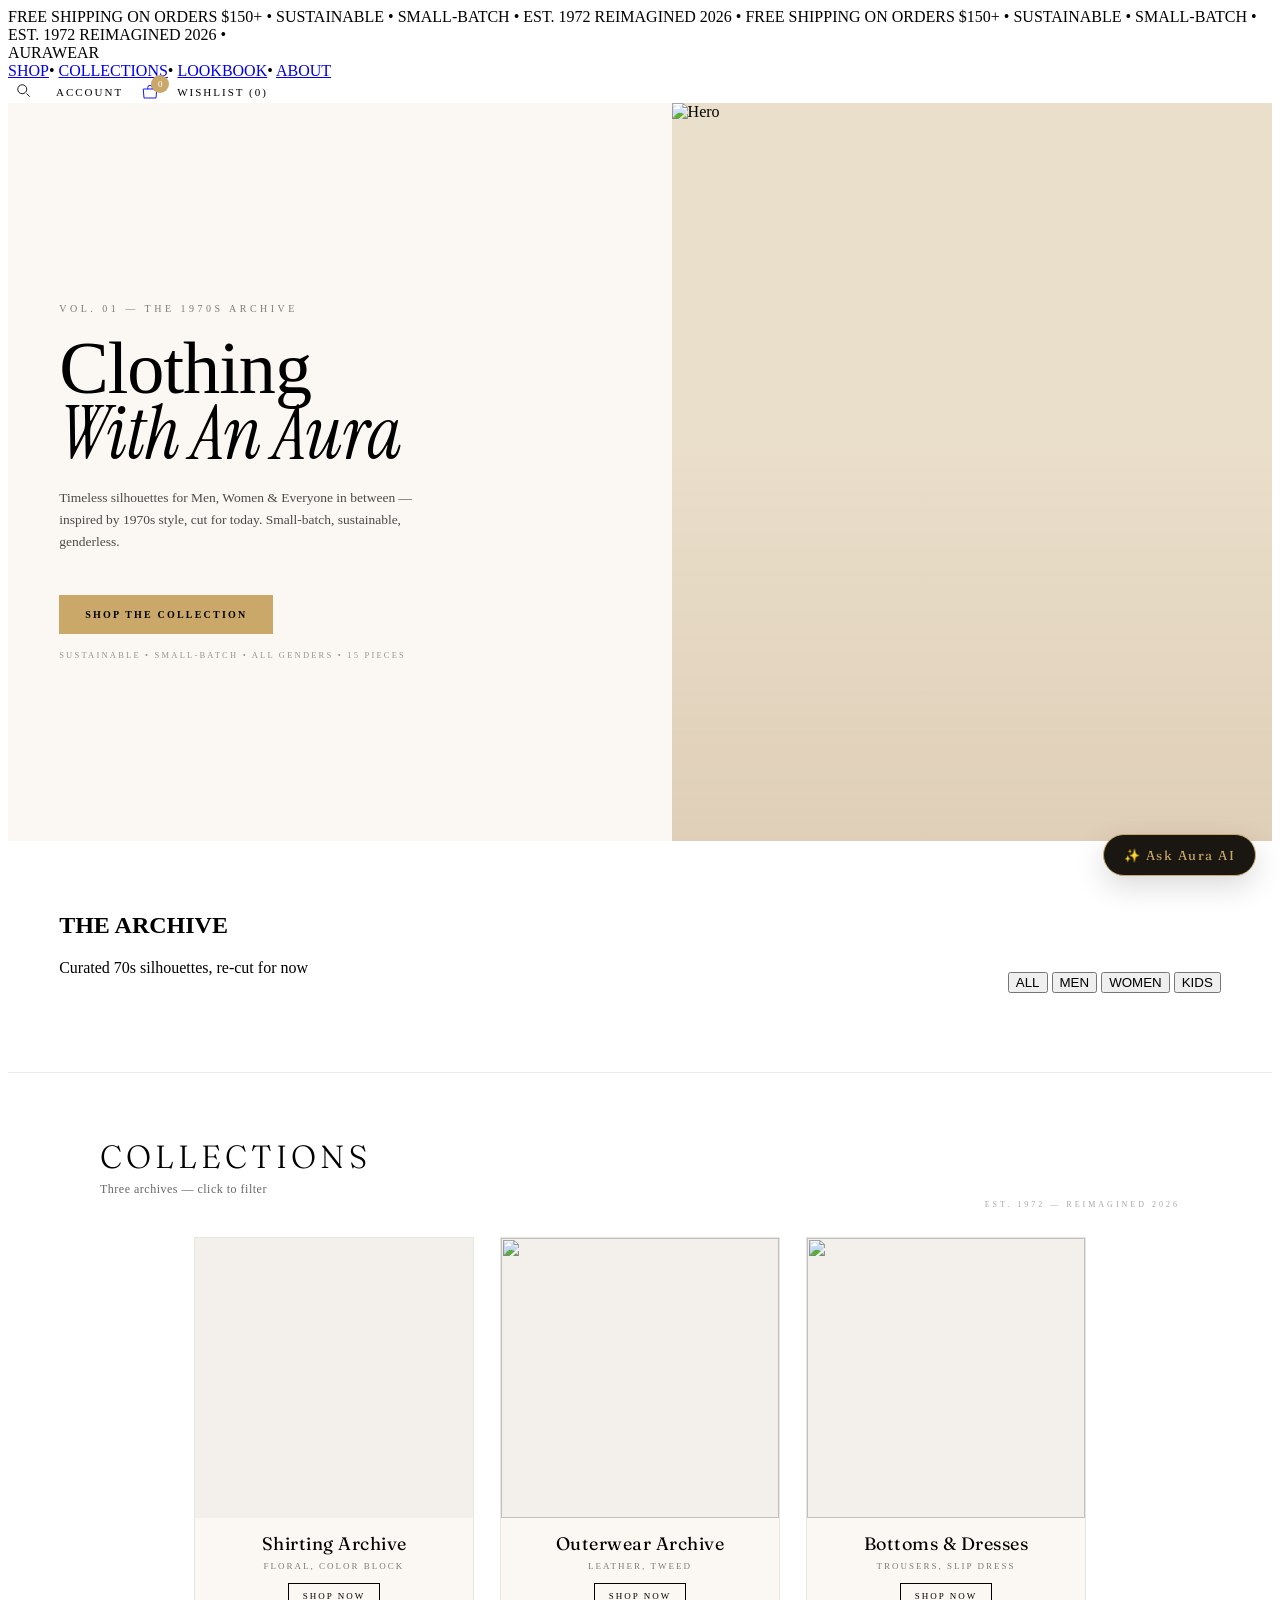
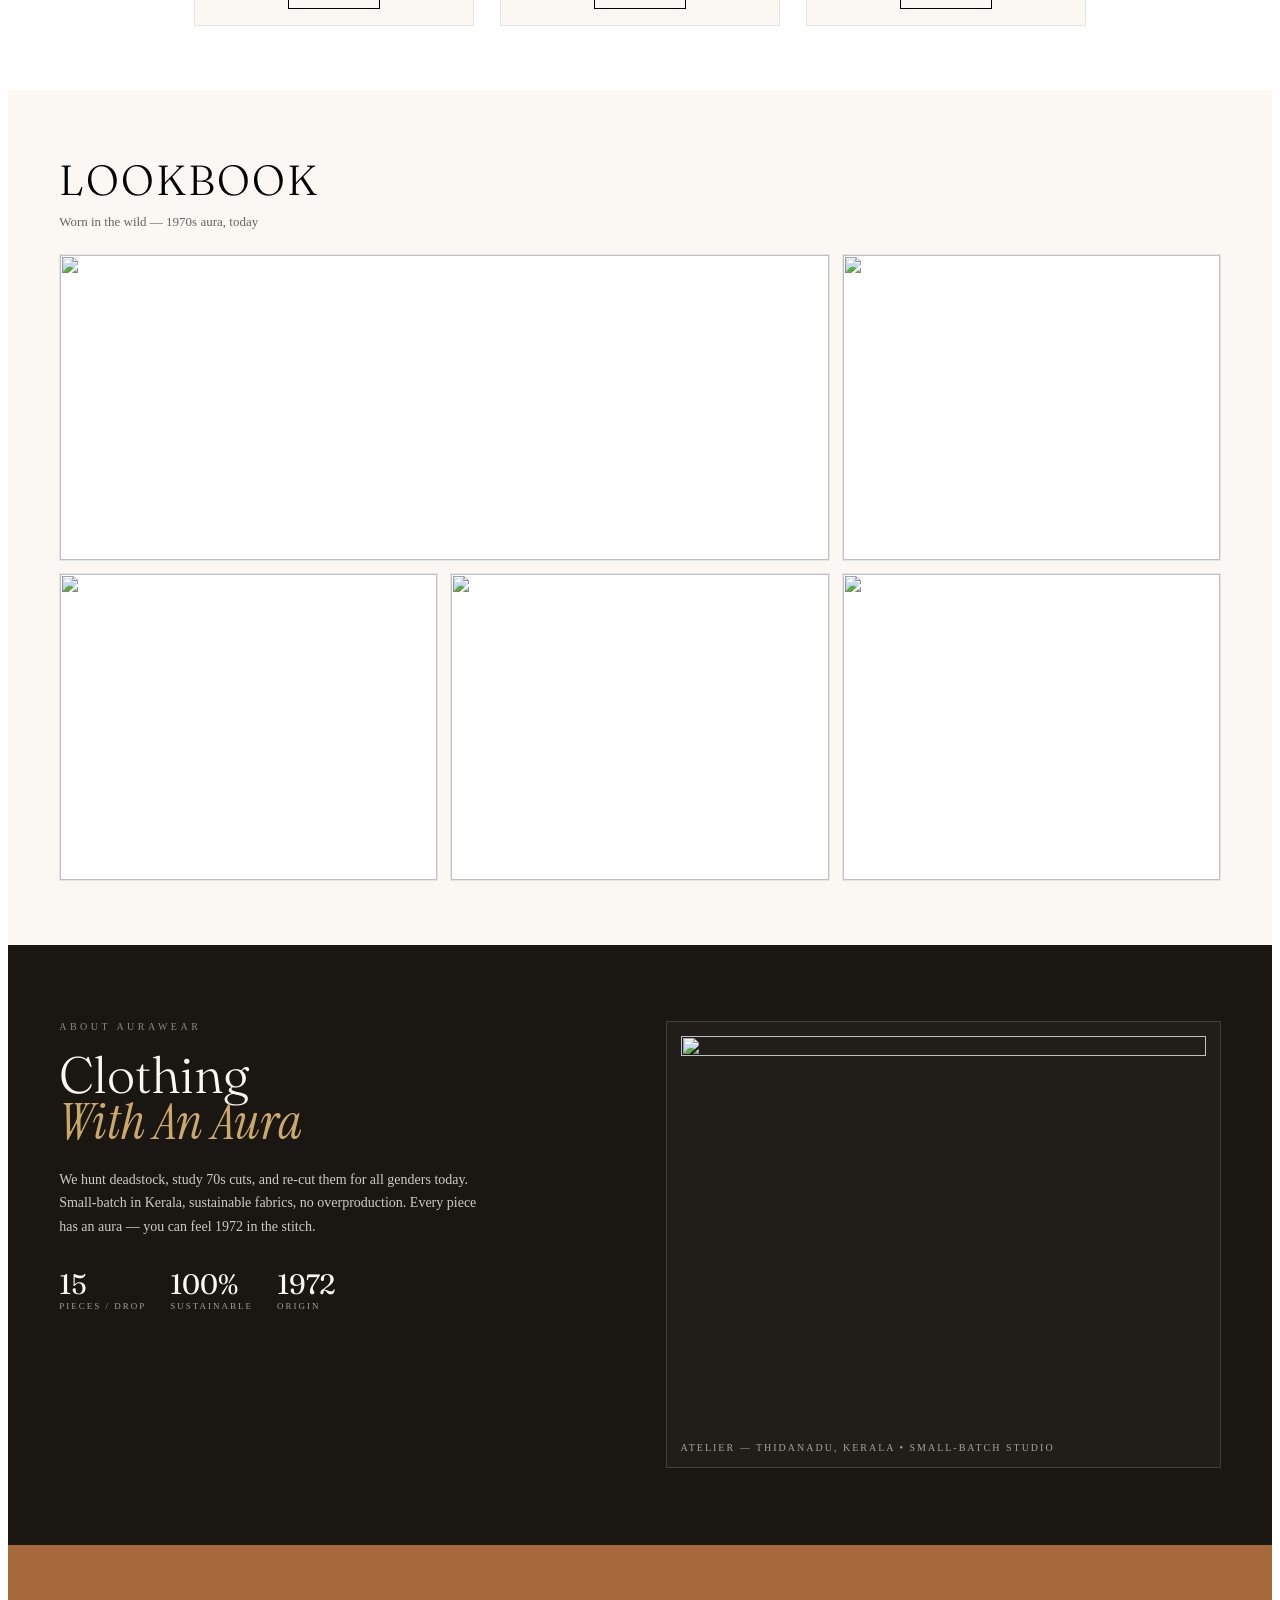
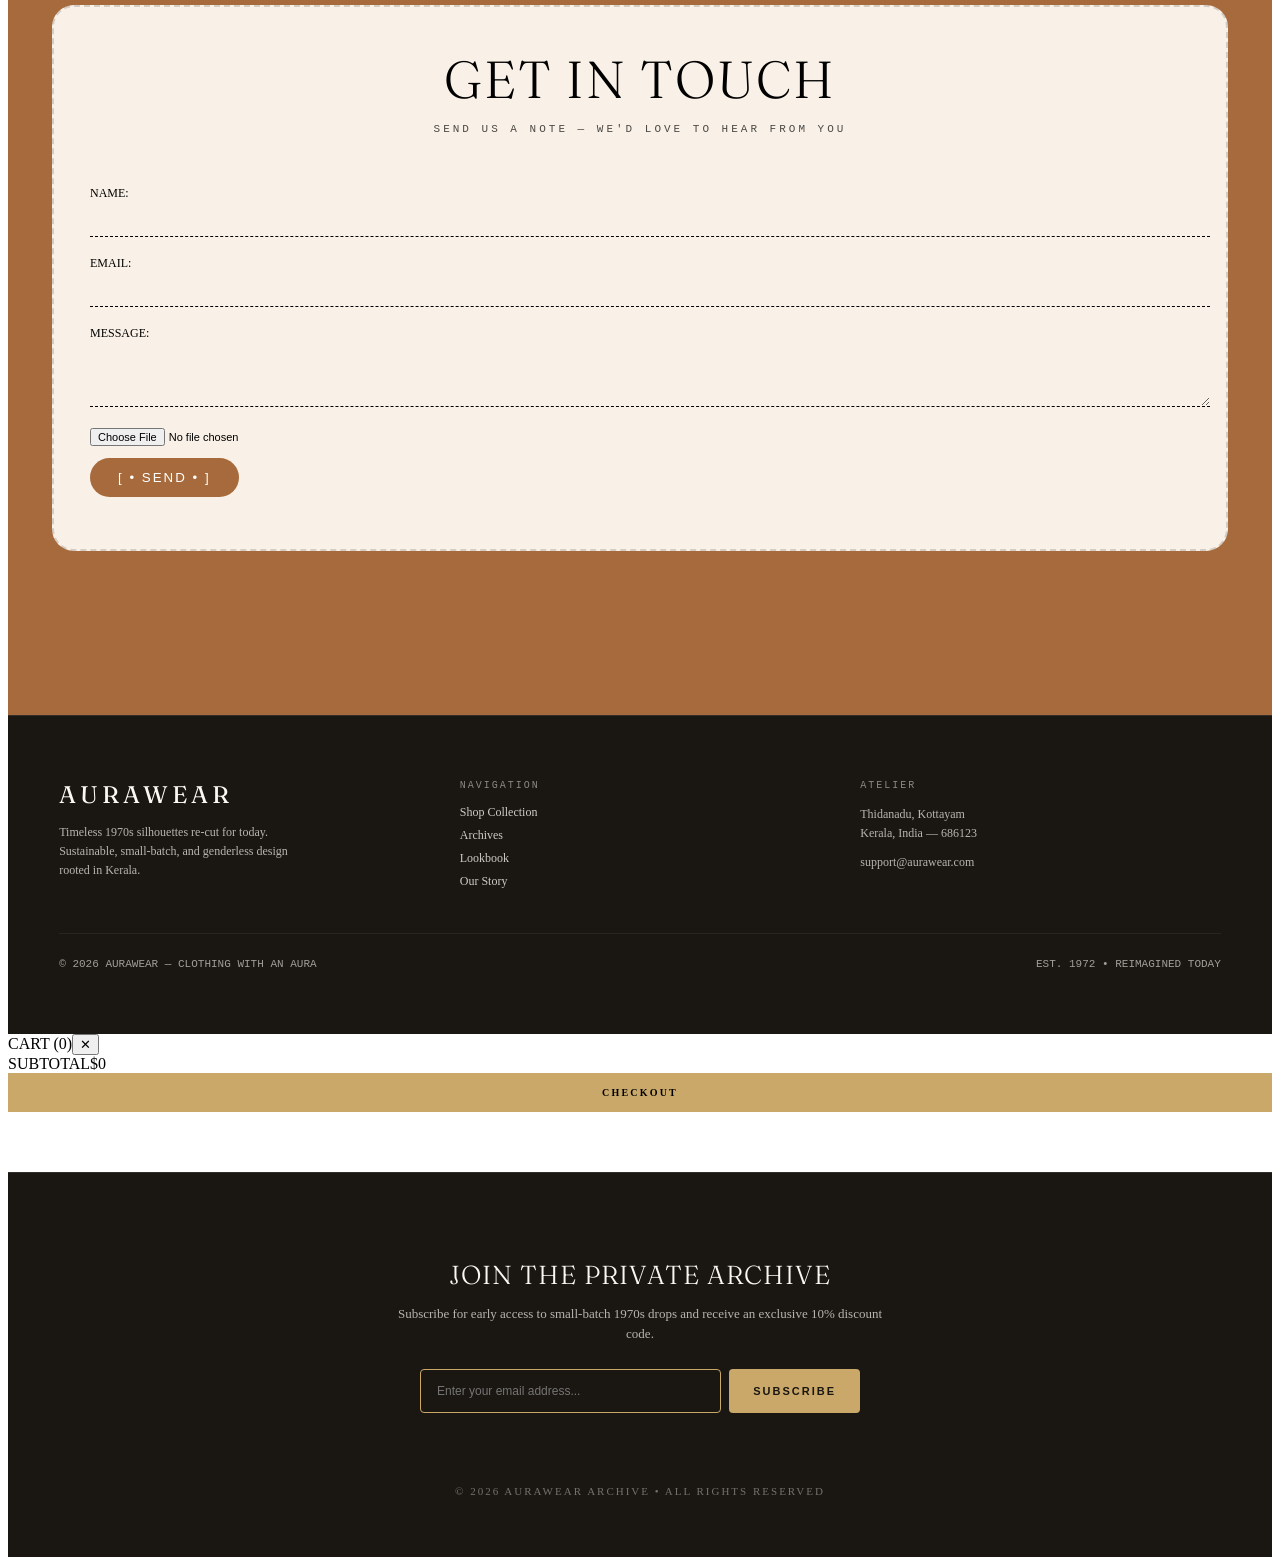
==== commit ca19ccdb: "feat: update storefront with interactive virtual style canvas" ====
--- a/templates/index.html
+++ b/templates/index.html
@@ -1,6 +1,9 @@
 <!DOCTYPE html>
 <html lang="en">
 <head>
+
+  <link rel="stylesheet" href="storefront.css">
+  <link rel="preload" href="/uploads/hero.jpg" as="image">
 <meta charset="UTF-8">
 <meta name="viewport" content="width=device-width, initial-scale=1.0">
 <title>AURAWEAR - Clothing With An Aura</title>
@@ -259,7 +262,7 @@
     </div>
   </div>
   <div class="hero-visual" id="heroVisual">
-   <img id="heroImage" src="" alt="Hero" onerror="if(!this.dataset.fb){this.dataset.fb=1; this.src='https://images.unsplash.com/photo-1495385794356-15371f348c19?q=80&w=1000'}">
+   <img id="heroImage" src="https://images.unsplash.com/photo-1495385794356-15371f348c19?q=80&w=1000" alt="Hero" loading="eager" onerror="if(!this.dataset.fb){this.dataset.fb=1; this.src='https://images.unsplash.com/photo-1495385794356-15371f348c19?q=80&w=1000'}">
   </div>
 </section>
 <div id="retroTicker" style="display:none; height:44px; overflow:hidden; border-top:1.5px solid #1A1611; border-bottom:1.5px solid #1A1611; position:relative; background:#E6F4FF">
@@ -476,15 +479,143 @@
   if(token){ try{ const r=await fetch('/api/auth/me',{method:'POST', headers:{'Content-Type':'application/json'}, body:JSON.stringify({token})}); const d=await r.json(); if(d.user){ document.getElementById('c_name').value=d.user.name||''; document.getElementById('c_email').value=d.user.email||''; } }catch{} }
 })();
 
+const CONTACT_TRACK_KEY = 'aurawear_contact_ids';
+
+function getTrackedContactIds(){
+  try{
+    const ids = JSON.parse(localStorage.getItem(CONTACT_TRACK_KEY) || '[]');
+    return Array.isArray(ids) ? ids.filter(Boolean) : [];
+  }catch(e){
+    return [];
+  }
+}
+
+function saveTrackedContactId(id){
+  if(!id) return;
+  const ids = getTrackedContactIds().filter(x => x !== id);
+  ids.unshift(id);
+  localStorage.setItem(CONTACT_TRACK_KEY, JSON.stringify(ids.slice(0, 20)));
+}
+
+function escapeContactHtml(value){
+  return String(value ?? '')
+    .replace(/&/g,'&amp;')
+    .replace(/</g,'&lt;')
+    .replace(/>/g,'&gt;')
+    .replace(/"/g,'&quot;')
+    .replace(/'/g,'&#039;');
+}
+
+function showContactReply(contact){
+  if(!contact || !contact.admin_reply) return;
+
+  const reply = String(contact.admin_reply).trim();
+  if(!reply) return;
+
+  const replyKey = 'aurawear_reply_seen_' + String(contact._id || contact.id || '');
+  if(localStorage.getItem(replyKey) === reply) return;
+
+  const status = document.getElementById('c_status');
+  if(status){
+    status.innerHTML = '✓ <strong>Admin replied:</strong><br><span style="display:inline-block;margin-top:6px;line-height:1.6">' + escapeContactHtml(reply).replace(/\\n/g,'<br>') + '</span>';
+    status.style.color = '#1A1611';
+  }
+
+  if(contact._id || contact.id){
+    localStorage.setItem(replyKey, reply);
+  }
+}
+
+async function checkContactReplies(){
+  const ids = getTrackedContactIds();
+  if(!ids.length) return;
+
+  for(const id of ids){
+    try{
+      const r = await fetch('/api/contact/track?id=' + encodeURIComponent(id) + '&t=' + Date.now(), {
+        cache: 'no-store'
+      });
+      if(!r.ok) continue;
+
+      const d = await r.json();
+      if(d && d.success && d.contact){
+        showContactReply(d.contact);
+      }
+    }catch(e){
+      console.log('contact reply check failed', e);
+    }
+  }
+}
+
 async function sendContact(){
+  const status = document.getElementById('c_status');
   const f=document.getElementById('c_file').files[0];
   let imgPath="";
-  if(f){ const fd=new FormData(); fd.append('file',f); const up=await fetch('/api/upload',{method:'POST',body:fd}); const j=await up.json(); imgPath=j.path||j.url||""; }
-  const payload={ name:document.getElementById('c_name').value, email:document.getElementById('c_email').value, phone:"", message_type:selectedType, message:document.getElementById('c_msg').value, image:imgPath, user_email:document.getElementById('c_email').value };
-  const r=await fetch('/api/contact',{method:'POST',headers:{'Content-Type':'application/json'},body:JSON.stringify(payload)});
-  const d=await r.json();
-  if(d.success){ document.getElementById('c_status').innerText="✓ Sent! Admin will reply to your email: "+payload.email; document.getElementById('c_msg').value=''; } else { document.getElementById('c_status').innerText=d.error||'Failed'; }
-}
+
+  try{
+    if(status) status.innerText='Sending...';
+
+    if(f){
+      const fd=new FormData();
+      fd.append('file',f);
+
+      const up=await fetch('/api/upload',{method:'POST',body:fd});
+      if(!up.ok) throw new Error('Image upload failed');
+
+      const j=await up.json();
+      imgPath=j.path||j.url||"";
+    }
+
+    const payload={
+      name:document.getElementById('c_name').value.trim(),
+      email:document.getElementById('c_email').value.trim(),
+      phone:"",
+      message_type:selectedType,
+      message:document.getElementById('c_msg').value.trim(),
+      image:imgPath,
+      user_email:document.getElementById('c_email').value.trim()
+    };
+
+    if(!payload.name || !payload.email || !payload.message){
+      if(status) status.innerText='Please enter your name, email and message.';
+      return;
+    }
+
+    const r=await fetch('/api/contact',{
+      method:'POST',
+      headers:{'Content-Type':'application/json'},
+      body:JSON.stringify(payload)
+    });
+
+    const d=await r.json();
+
+    if(d.success){
+      if(d.id) saveTrackedContactId(d.id);
+
+      if(status){
+        status.innerText="✓ Sent! Admin will reply to your email: "+payload.email;
+        status.style.color='#1A1611';
+      }
+
+      document.getElementById('c_msg').value='';
+      document.getElementById('c_file').value='';
+
+      await checkContactReplies();
+    }else{
+      if(status) status.innerText=d.error||'Failed to send message.';
+    }
+  }catch(e){
+    console.error('sendContact failed:', e);
+    if(status) status.innerText='Failed to send message. Please try again.';
+  }
+}
+
+checkContactReplies();
+setInterval(checkContactReplies, 10000);
+
+document.addEventListener('visibilitychange', ()=>{
+  if(!document.hidden) checkContactReplies();
+});
 </script>
 
 <footer style="background:#1A1611; color:#FBF8F3; padding:5vw 4vw; border-top:1px solid rgba(255,255,255,0.1)">
@@ -577,7 +708,6 @@
 function openCart(){
   document.getElementById('cartDrawer').classList.add('open');
   document.getElementById('cartOverlay').classList.add('open');
-  // Hide Aura AI button when cart is open
   const aiTrigger = document.querySelector('.aura-ai-trigger');
   if(aiTrigger) aiTrigger.style.display = 'none';
   const aiModal = document.getElementById('auraModal');
@@ -587,7 +717,6 @@
 function closeCart(){
   document.getElementById('cartDrawer').classList.remove('open');
   document.getElementById('cartOverlay').classList.remove('open');
-  // Show Aura AI button again when cart closes
   const aiTrigger = document.querySelector('.aura-ai-trigger');
   if(aiTrigger) aiTrigger.style.display = 'flex';
 }
@@ -601,6 +730,10 @@
     const gl=(p.gender||p.category||'').toLowerCase()==='unisex'?'Kids':(p.gender||p.category||'Archive');
     const pid = getOid(p._id) || p._id || p.id || '';
     const stock = p.stock?? p.stock_count?? 10;
+    
+    const wishList = getWish();
+    const isWishlisted = wishList.some(item => (item.id || item._id) === pid);
+
     let stockHtml = '';
     let btnDisabled = '';
     if(stock <= 0){
@@ -612,7 +745,14 @@
       stockHtml = `<div style="color:#2d6a4f; font-size:10px; letter-spacing:1px; margin-top:8px">● IN STOCK: ${stock} available</div>`;
     }
 
-    return `<div class="product-card reveal">
+    return `<div class="product-card reveal" style="position: relative;">
+      <!-- Wishlist Heart Button Overlay -->
+      <button onclick="event.stopPropagation(); toggleWishlistFromHome('${pid}', \`${clean.replace(/`/g,'')}\`, '${p.image_path||p.image}', ${p.price})" style="position: absolute; top: 12px; right: 12px; background: rgba(255,255,255,0.85); border: none; border-radius: 50%; width: 36px; height: 36px; cursor: pointer; display: flex; align-items: center; justify-content: center; z-index: 2; transition: all 0.2s;" title="Toggle Wishlist">
+        <svg width="18" height="18" viewBox="0 0 24 24" fill="${isWishlisted ? '#C9A86A' : 'none'}" stroke="#1A1611" stroke-width="2">
+          <path d="M20.84 4.61a5.5 5.5 0 0 0-7.78 0L12 5.67l-1.06-1.06a5.5 5.5 0 0 0-7.78 7.78l1.06 1.06L12 21.23l7.78-7.78 1.06-1.06a5.5 5.5 0 0 0 0-7.78z"></path>
+        </svg>
+      </button>
+
       <div class="img-wrap" onclick="location.href='/product?id=${pid}'">
         <img src="${p.image_path||p.image}" loading="lazy">
         <span class="badge">${gl.toUpperCase()}</span>
@@ -629,6 +769,16 @@
     </div>`
   }).join('');
   observeReveals();
+}
+function toggleWishlistFromHome(id, name, image, price){
+  let w = getWish();
+  const index = w.findIndex(x => (x.id || x._id) === id);
+  if(index > -1){
+    w.splice(index, 1);
+  } else {
+    w.push({ id, _id: id, name, image_path: image, image, price });
+  }
+  saveWish(w);
 }
 
 function getOid(idField){
@@ -759,7 +909,6 @@
     const d=await r.json();
     const imgUrl = d.image || d.image_path || d.path || d.url;
     if(imgUrl){
-      // Ensure absolute or protocol-relative image URLs from admin uploads load correctly on Render
       const finalUrl = imgUrl.startsWith('http') || imgUrl.startsWith('/') ? imgUrl : '/' + imgUrl;
       document.getElementById('heroImage').src = finalUrl + (finalUrl.includes('?')?'&':'?') + 'v=' + Date.now();
     }
@@ -855,6 +1004,54 @@
   }
   chatBody.scrollTop = chatBody.scrollHeight;
 }
+</script> 
+
+<!-- PRIVATE ARCHIVE NEWSLETTER FOOTER -->
+<footer style="background:#1A1611; color:#FAF7F2; padding:60px 4vw; text-align:center; border-top:1px solid rgba(255,255,255,0.1); margin-top:60px;">
+  <h3 style="font-family:'Fraunces',serif; font-size:26px; font-weight:300; margin-bottom:12px; letter-spacing:1px;">JOIN THE PRIVATE ARCHIVE</h3>
+  <p style="font-size:13px; opacity:0.7; margin-bottom:24px; max-width:500px; margin-left:auto; margin-right:auto; line-height:1.6;">Subscribe for early access to small-batch 1970s drops and receive an exclusive 10% discount code.</p>
+  
+  <div style="display:inline-flex; max-width:440px; width:100%; gap:8px; flex-wrap:wrap; justify-content:center;">
+    <input type="email" id="subEmail" placeholder="Enter your email address..." style="flex:1; min-width:240px; padding:14px 16px; border:1px solid #C9A86A; background:transparent; color:#fff; font-size:12px; outline:none; border-radius:4px;">
+    <button onclick="subscribeNewsletter()" style="background:#C9A86A; color:#1A1611; border:none; padding:0 24px; font-size:11px; font-weight:600; letter-spacing:2px; cursor:pointer; border-radius:4px;">SUBSCRIBE</button>
+  </div>
+  <div id="subMsg" style="font-size:12px; margin-top:14px; color:#C9A86A; min-height:18px;"></div>
+  
+  <div style="margin-top:40px; font-size:11px; opacity:0.4; letter-spacing:2px;">
+    © 2026 AURAWEAR ARCHIVE • ALL RIGHTS RESERVED
+  </div>
+</footer>
+
+<script>
+async function subscribeNewsletter() {
+  const email = document.getElementById('subEmail').value.trim();
+  const msgEl = document.getElementById('subMsg');
+  if(!email || !email.includes('@')) {
+    msgEl.style.color = '#ff8888';
+    msgEl.innerText = 'Please enter a valid email address.';
+    return;
+  }
+  msgEl.style.color = '#C9A86A';
+  msgEl.innerText = 'Subscribing to archive...';
+  try {
+    const res = await fetch('/api/newsletter', {
+      method: 'POST',
+      headers: { 'Content-Type': 'application/json' },
+      body: JSON.stringify({ email })
+    });
+    const data = await res.json();
+    if(data.success) {
+      msgEl.innerText = data.message;
+      document.getElementById('subEmail').value = '';
+    } else {
+      msgEl.style.color = '#ff8888';
+      msgEl.innerText = data.error || 'Subscription failed.';
+    }
+  } catch(e) {
+    msgEl.style.color = '#ff8888';
+    msgEl.innerText = 'Server connection error.';
+  }
+}
 </script>
 </body>
 </html>
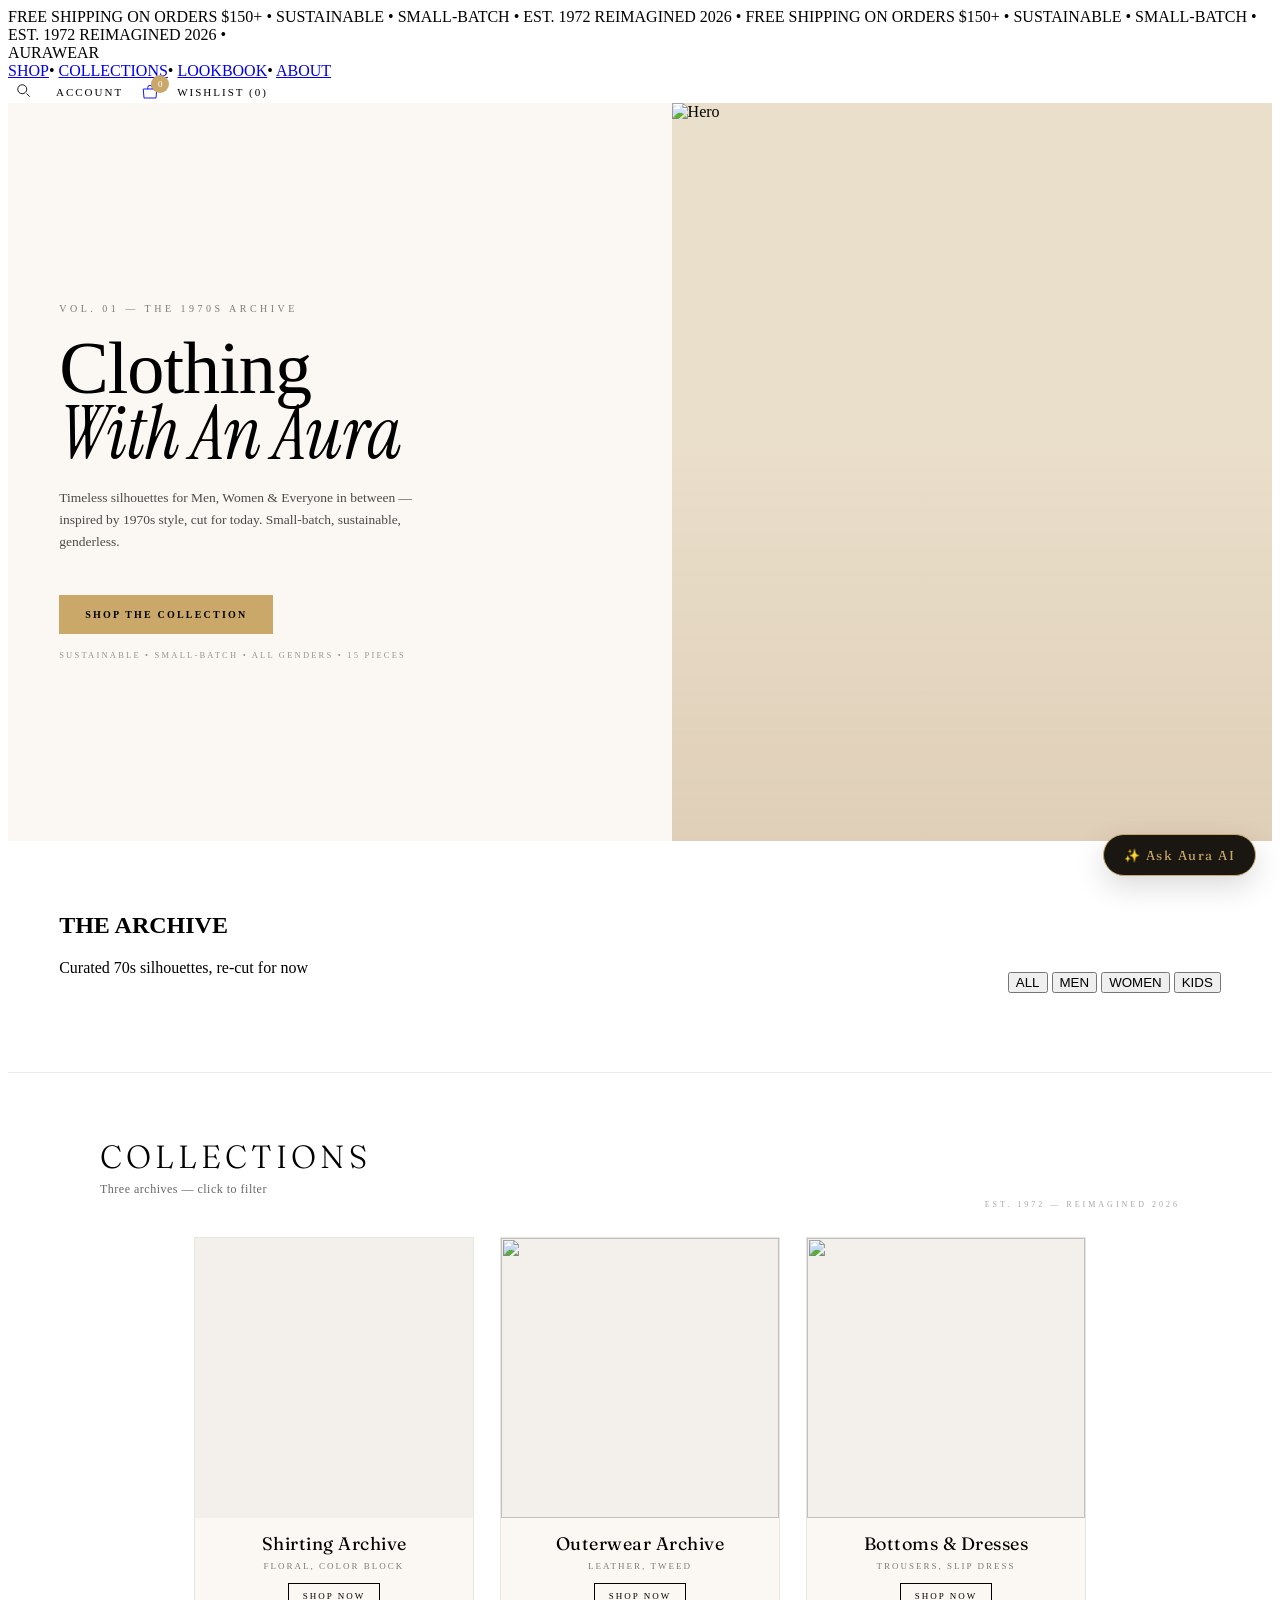
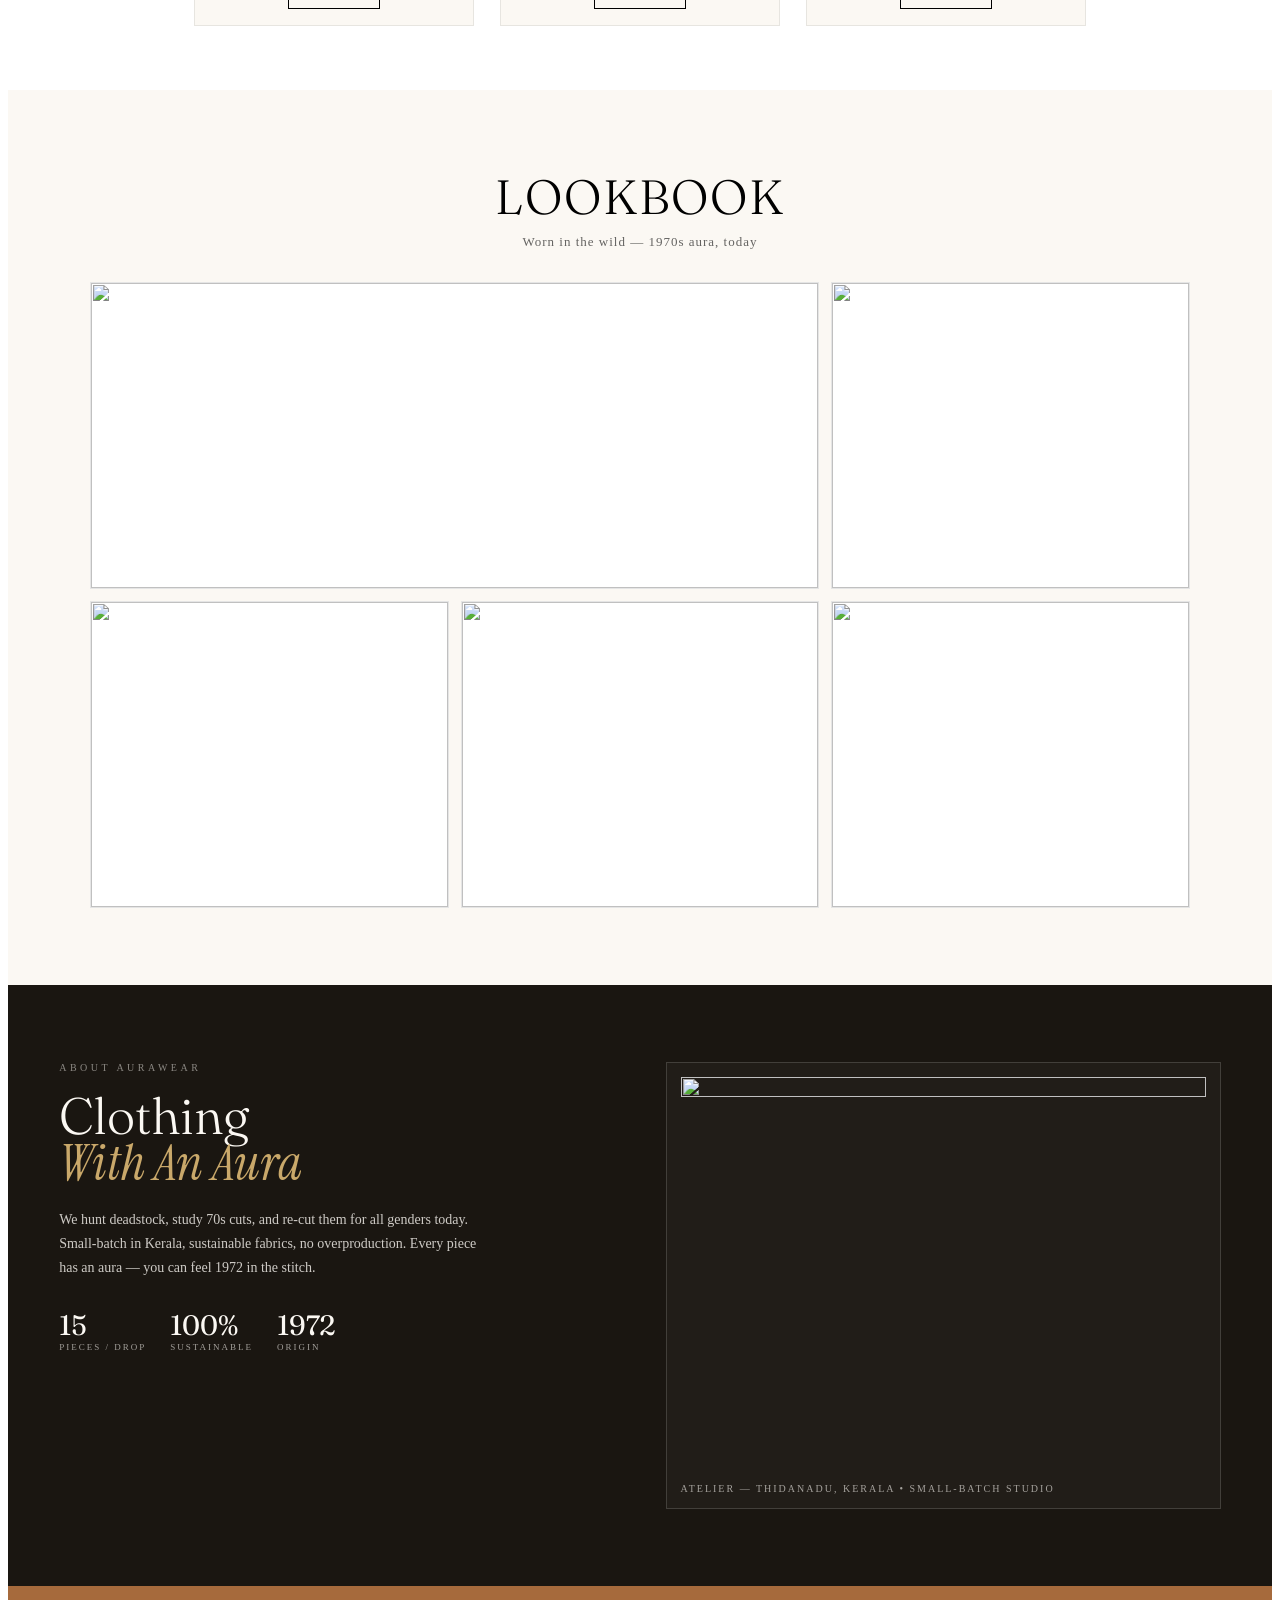
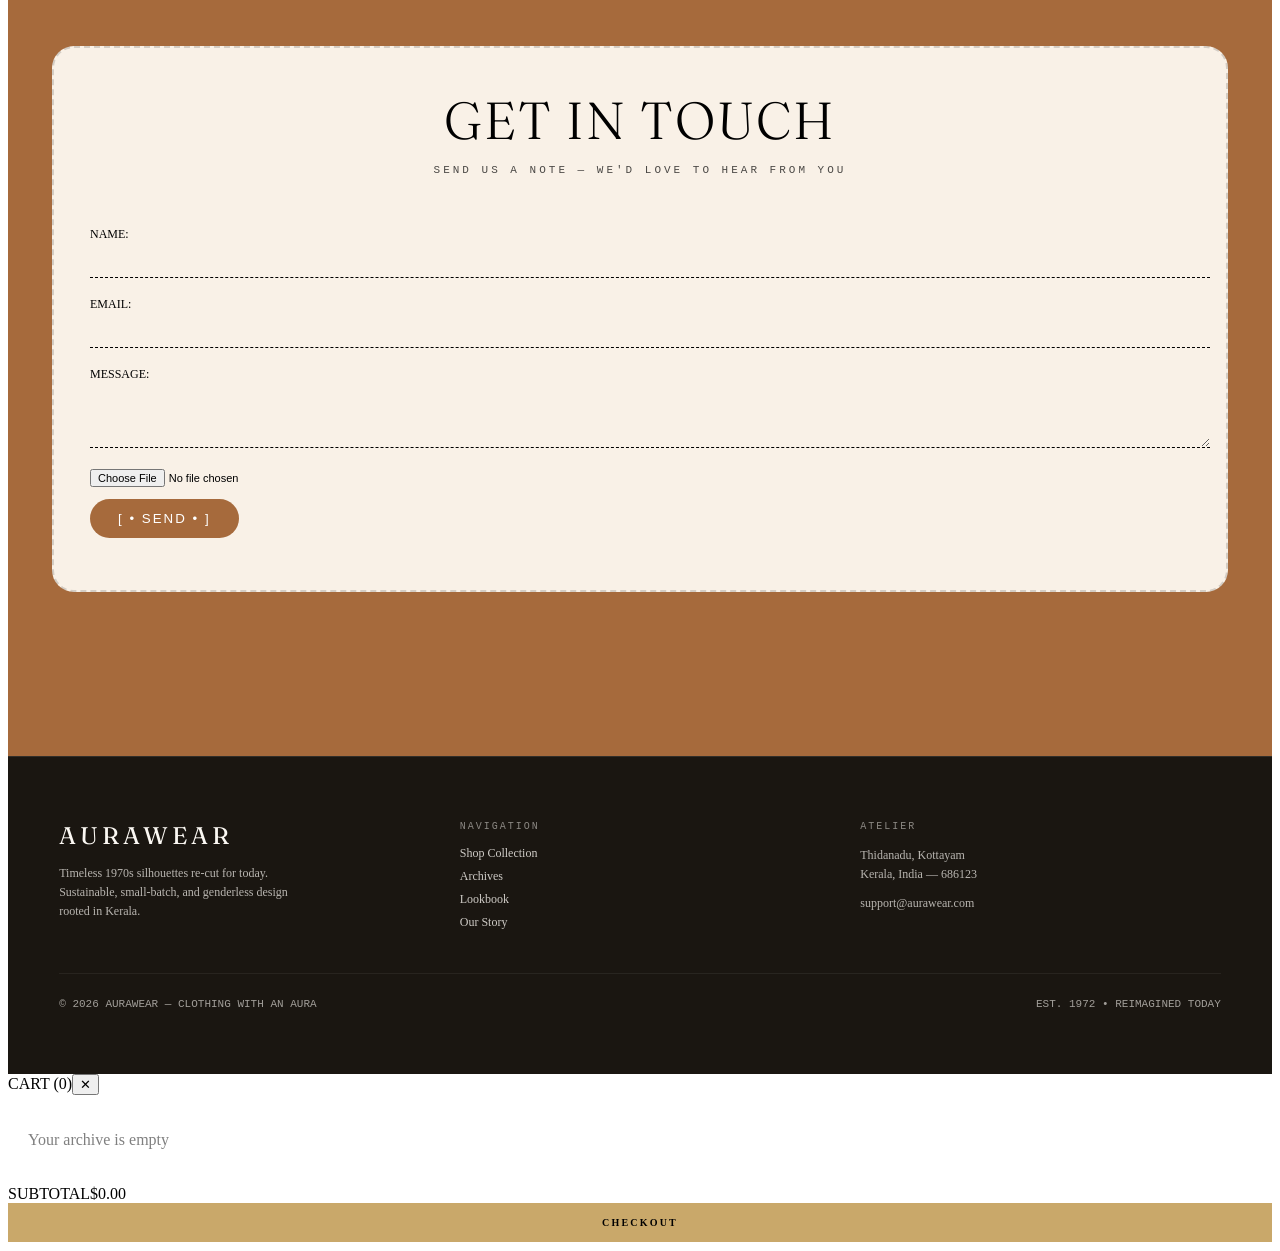
==== commit 4fe1d3c8: "Initial commit - AuraWear storefront and dashboard" ====
--- a/templates/index.html
+++ b/templates/index.html
@@ -1,9 +1,18 @@
 <!DOCTYPE html>
 <html lang="en">
 <head>
-
-  <link rel="stylesheet" href="storefront.css">
-  <link rel="preload" href="/uploads/hero.jpg" as="image">
+<script>
+  (function() {
+    try {
+      const sessionUser = JSON.parse(localStorage.getItem('user') || '{}');
+      const role = (sessionUser.role || '').toLowerCase();
+      if (role === 'vendor' || role === 'seller') {
+        window.location.replace('/vendor.html');
+      }
+    } catch (e) {}
+  })();
+</script>
+<link rel="preload" href="/uploads/hero.jpg" as="image">
 <meta charset="UTF-8">
 <meta name="viewport" content="width=device-width, initial-scale=1.0">
 <title>AURAWEAR - Clothing With An Aura</title>
@@ -123,7 +132,6 @@
 .search-top input{flex:1;background:transparent;border:none;font-family:Fraunces;font-size:28px;outline:none}
 .search-top button{background:none;border:1px solid rgba(0,0,0,.2);width:42px;height:42px;cursor:pointer}
 
-/* Fixed search results grid to align items cleanly like product cards */
 #searchResults{
   display:grid;
   grid-template-columns:repeat(auto-fill, minmax(260px, 1fr));
@@ -193,23 +201,31 @@
   opacity:.8;
 }
 
+/* POPUP PROMOTIONAL BANNER STYLES */
+.popup-overlay {
+    position: fixed; top: 0; left: 0; width: 100%; height: 100%;
+    background: rgba(0, 0, 0, 0.65); backdrop-filter: blur(3px);
+    display: flex; align-items: center; justify-content: center; z-index: 10000;
+}
+.popup-content {
+    position: relative; max-width: 420px; width: 90%; background: #fff; 
+    padding: 8px; border-radius: 8px; box-shadow: 0 15px 35px rgba(0,0,0,0.3);
+}
+.popup-close {
+    position: absolute; top: -14px; right: -14px; background: #111; color: #fff; 
+    border: 2px solid #fff; border-radius: 50%; width: 32px; height: 32px; 
+    font-size: 14px; font-weight: bold; cursor: pointer; display: flex; 
+    align-items: center; justify-content: center; box-shadow: 0 4px 10px rgba(0,0,0,0.2);
+}
+
 @media(max-width:600px){
   #searchResults{
     grid-template-columns:repeat(2,minmax(0,1fr));
     gap:12px;
   }
-
-  .search-item .s-info{
-    padding:10px;
-  }
-
-  .search-item .s-name{
-    font-size:15px;
-  }
-
-  .search-item .s-price{
-    font-size:10px;
-  }
+  .search-item .s-info{padding:10px;}
+  .search-item .s-name{font-size:15px;}
+  .search-item .s-price{font-size:10px;}
 }
 @media(max-width:900px){
 .hero{grid-template-columns:1fr;min-height:auto;max-height:none}
@@ -222,6 +238,16 @@
 </style>
 </head>
 <body>
+
+<!-- PROMOTIONAL POPUP MODAL -->
+<div id="promo-popup-modal" class="popup-overlay" style="display:none;">
+    <div class="popup-content">
+        <button class="popup-close" onclick="closePromoPopup()">✕</button>
+        <a id="popup-link" href="#" target="_blank">
+            <img id="popup-img" src="" alt="Special Promotion" style="width:100%; display:block; border-radius:6px;">
+        </a>
+    </div>
+</div>
 
 <div class="announce">
   <div class="announce-track">
@@ -381,17 +407,160 @@
 }
 </style>
 
-<section id="lookbook" style="padding:5vw 4vw;background:#FBF8F3">
-  <h2 style="font-family:Fraunces;font-weight:300;font-size:42px;letter-spacing:2px;margin:0">LOOKBOOK</h2>
-  <p style="opacity:.6;font-size:13px;margin:8px 0 24px">Worn in the wild — 1970s aura, today</p>
-  <div style="display:grid;grid-template-columns:repeat(12,1fr);grid-auto-rows:24vw;gap:12px">
-    <div style="grid-column:span 8;overflow:hidden;background:#fff;border:1px solid rgba(0,0,0,.1)"><img src="https://images.unsplash.com/photo-1490481651871-ab68de25d43d?w=1200" style="width:100%;height:100%;object-fit:cover"></div>
-    <div style="grid-column:span 4;overflow:hidden;background:#fff;border:1px solid rgba(0,0,0,.1)"><img src="https://images.unsplash.com/photo-1507003211169-0a1dd7228f2d?w=800" style="width:100%;height:100%;object-fit:cover"></div>
-    <div style="grid-column:span 4;overflow:hidden;background:#fff;border:1px solid rgba(0,0,0,.1)"><img src="https://images.unsplash.com/photo-1495385794356-15371f348c19?w=800" style="width:100%;height:100%;object-fit:cover"></div>
-    <div style="grid-column:span 4;overflow:hidden;background:#fff;border:1px solid rgba(0,0,0,.1)"><img src="https://images.unsplash.com/photo-1483985988355-763728e1935b?w=800" style="width:100%;height:100%;object-fit:cover"></div>
-    <div style="grid-column:span 4;overflow:hidden;background:#fff;border:1px solid rgba(0,0,0,.1)"><img src="https://images.unsplash.com/photo-1515886657613-9f3515b0c78f?w=800" style="width:100%;height:100%;object-fit:cover"></div>
+<section id="lookbook" style="padding:6vw 4vw;background:#FBF8F3">
+  <div style="max-width:1100px; margin:0 auto;">
+    <div style="text-align:center; margin-bottom:32px;">
+      <h2 style="font-family:Fraunces;font-weight:300;font-size:clamp(36px, 4.5vw, 48px);letter-spacing:2px;margin:0">LOOKBOOK</h2>
+      <p style="opacity:.6;font-size:13px;margin:8px 0 0;letter-spacing:1px">Worn in the wild — 1970s aura, today</p>
+    </div>
+    
+    <!-- Dynamic Collage-Style Video Reels Container (Renders all published video reels in a stylish grid mosaic) -->
+    <div id="lookbookReelsContainer" style="display:grid; grid-template-columns:repeat(12, 1fr); gap:16px; margin-bottom:30px; display:none;"></div>
+
+    <!-- Static Grid (Fallback if no reels are published) -->
+    <div id="lookbookStaticGrid" style="display:grid;grid-template-columns:repeat(12,1fr);grid-auto-rows:24vw;gap:12px">
+      <div style="grid-column:span 8;overflow:hidden;background:#fff;border:1px solid rgba(0,0,0,.1)"><img src="https://images.unsplash.com/photo-1490481651871-ab68de25d43d?w=1200" style="width:100%;height:100%;object-fit:cover"></div>
+      <div style="grid-column:span 4;overflow:hidden;background:#fff;border:1px solid rgba(0,0,0,.1)"><img src="https://images.unsplash.com/photo-1507003211169-0a1dd7228f2d?w=800" style="width:100%;height:100%;object-fit:cover"></div>
+      <div style="grid-column:span 4;overflow:hidden;background:#fff;border:1px solid rgba(0,0,0,.1)"><img src="https://images.unsplash.com/photo-1495385794356-15371f348c19?w=800" style="width:100%;height:100%;object-fit:cover"></div>
+      <div style="grid-column:span 4;overflow:hidden;background:#fff;border:1px solid rgba(0,0,0,.1)"><img src="https://images.unsplash.com/photo-1483985988355-763728e1935b?w=800" style="width:100%;height:100%;object-fit:cover"></div>
+      <div style="grid-column:span 4;overflow:hidden;background:#fff;border:1px solid rgba(0,0,0,.1)"><img src="https://images.unsplash.com/photo-1515886657613-9f3515b0c78f?w=800" style="width:100%;height:100%;object-fit:cover"></div>
+    </div>
   </div>
 </section>
+
+<script>
+async function loadStorefrontLookbookReels() {
+  try {
+    let reelsList = [];
+    
+    // Check admin's 'marketplace_reels' first
+    const marketReels = localStorage.getItem('marketplace_reels');
+    if (marketReels) {
+      try {
+        const parsed = JSON.parse(marketReels);
+        if (Array.isArray(parsed)) {
+          reelsList = parsed.map(r => ({
+            video_url: r.videoUrl || r.video_url || r.image_url || r.url,
+            title: r.caption || r.title,
+            hotspots: r.hotspots || []
+          }));
+        }
+      } catch(e) {}
+    }
+
+    if (!reelsList.length) {
+      const localReels = localStorage.getItem('saved_lookbook_reels');
+      if (localReels) {
+        try { 
+          const parsedLocal = JSON.parse(localReels);
+          if (Array.isArray(parsedLocal)) {
+            reelsList = parsedLocal.map(r => ({
+              video_url: r.videoUrl || r.video_url || r.image_url || r.url,
+              title: r.caption || r.title,
+              hotspots: r.hotspots || []
+            }));
+          }
+        } catch(e) {}
+      }
+    }
+
+    if (!reelsList.length) {
+      const localSingle = localStorage.getItem('saved_lookbook_reel');
+      if (localSingle) {
+        try { 
+          const single = JSON.parse(localSingle); 
+          if(single && (single.video_url || single.videoUrl || single.image_url)) {
+            reelsList.push({
+              video_url: single.video_url || single.videoUrl || single.image_url, 
+              title: single.title || single.caption,
+              hotspots: single.hotspots || []
+            }); 
+          }
+        } catch(e) {}
+      }
+    }
+
+    if (!reelsList.length) {
+      try {
+        const res = await fetch('/api/cms/lookbook-reel');
+        const data = await res.json();
+        if(data.success && data.reel && (data.reel.video_url || data.reel.videoUrl)) {
+          reelsList.push({
+            video_url: data.reel.video_url || data.reel.videoUrl,
+            title: data.reel.title || data.reel.caption,
+            hotspots: data.reel.hotspots || []
+          });
+        }
+      } catch(e) {}
+    }
+
+    const container = document.getElementById('lookbookReelsContainer');
+    const staticGrid = document.getElementById('lookbookStaticGrid');
+
+    if(reelsList && reelsList.length > 0) {
+      if(staticGrid) staticGrid.style.display = 'none';
+      if(container) container.style.display = 'grid';
+      
+      if(container) {
+        container.innerHTML = reelsList.map((reel, index) => {
+          let spanStyle = "grid-column: span 6;";
+          if (reelsList.length === 1) {
+            spanStyle = "grid-column: span 12;";
+          } else if (index % 3 === 0) {
+            spanStyle = "grid-column: span 7;";
+          } else if (index % 3 === 1) {
+            spanStyle = "grid-column: span 5;";
+          } else {
+            spanStyle = "grid-column: span 12;";
+          }
+
+          const hotspotsHtml = (reel.hotspots || []).map(h => `
+            <div style="position:absolute; top:${h.top}%; left:${h.left}%; pointer-events:auto; transform:translate(-50%, -50%);">
+              <div style="width:18px; height:18px; background:#C9A86A; border:2px solid #fff; border-radius:50%; cursor:pointer; box-shadow:0 4px 14px rgba(0,0,0,0.5); position:relative; transition:transform 0.2s;" onmouseover="this.style.transform='scale(1.2)'" onmouseout="this.style.transform='scale(1)'" onclick="alert('Featured Piece: ${h.name} — $${h.price}')" title="${h.name} ($${h.price})">
+                <div style="position:absolute; bottom:26px; left:50%; transform:translateX(-50%); background:rgba(26,22,17,0.92); color:#FBF8F3; padding:6px 12px; font-size:11px; font-family:'Courier Prime',monospace; white-space:nowrap; border-radius:4px; box-shadow:0 4px 12px rgba(0,0,0,0.3); opacity:0; transition:opacity 0.2s; pointer-events:none;" onmouseover="this.style.opacity=1" onmouseout="this.style.opacity=0">${h.name} — $${h.price}</div>
+              </div>
+            </div>
+          `).join('');
+
+          const isVideo = reel.video_url && (reel.video_url.includes('.mp4') || reel.video_url.includes('.webm') || reel.video_url.includes('blob:') || reel.video_url.includes('video'));
+          
+          let mediaHtml = isVideo 
+            ? `<video autoplay muted loop playsinline style="width:100%; height:100%; object-fit:cover; display:block;" src="${reel.video_url}"></video>`
+            : `<img src="${reel.video_url || 'https://images.unsplash.com/photo-1490481651871-ab68de25d43d?w=1200'}" style="width:100%; height:100%; object-fit:cover; display:block;">`;
+
+          return `
+            <div style="${spanStyle} position:relative; height:420px; overflow:hidden; border-radius:12px; background:#1A1611; box-shadow:0 15px 35px rgba(0,0,0,0.15);">
+              ${mediaHtml}
+              <div style="position:absolute; inset:0; pointer-events:none;">
+                ${hotspotsHtml}
+              </div>
+              <div style="position:absolute; bottom:20px; left:20px; background:rgba(26,22,17,0.88); color:#FBF8F3; padding:10px 18px; font-family:Fraunces,serif; font-size:16px; letter-spacing:1.5px; border-radius:6px; box-shadow:0 4px 20px rgba(0,0,0,0.3);">${reel.title || 'Archival Motion'}</div>
+            </div>
+          `;
+        }).join('');
+      }
+    } else {
+      if(container) container.style.display = 'none';
+      if(staticGrid) staticGrid.style.display = 'grid';
+    }
+  } catch(e) {
+    console.error('Failed to load lookbook reels on storefront', e);
+  }
+}
+loadStorefrontLookbookReels();
+</script>
+
+<style>
+@media(max-width:900px){
+  #lookbookReelsContainer {
+    grid-template-columns: 1fr !important;
+  }
+  #lookbookReelsContainer > div {
+    grid-column: span 12 !important;
+    height: 360px !important;
+  }
+}
+</style>
 
 <section id="about" style="padding:6vw 4vw;background:#1A1611;color:#FBF8F3;display:grid;grid-template-columns:1fr 1fr;gap:4vw">
   <div>
@@ -681,30 +850,47 @@
   const cart=getCart();
   const wish=getWish();
   const count=cart.reduce((s,i)=>s+(i.qty||1),0);
-  const sub=cart.reduce((s,i)=>s+(i.price||0)*(i.qty||1),0);
+  const sub=cart.reduce((s,i)=> {
+    const baseP = Number(i.seller_price !== undefined ? i.seller_price : (i.base_price || (i.price - (i.platform_fee || 10))));
+    const pFee = Number(getCategoryFee(i.category) || i.platform_fee || 10);
+    return s + (baseP + pFee)*(i.qty||1);
+  },0);
   const cartEl=document.getElementById('cartCount');
   if(cartEl) cartEl.innerText=count;
   document.getElementById('cartCountDrawer').innerText=count;
-  document.getElementById('cartSubtotal').innerText='$'+sub;
+  document.getElementById('cartSubtotal').innerText='$'+sub.toFixed(2);
   const wishEl=document.getElementById('wishCount');
   if(wishEl) wishEl.innerText=wish.length;
-  document.getElementById('cartBody').innerHTML=cart.length?cart.map((it,idx)=>`
-    <div class="cart-item"><img src="${it.image_path}"><div><div class="cart-name">${it.name.replace(/\*\*/g,'')}</div>
-    <div class="cart-meta">$${it.price} × ${it.qty}</div>
-    <div class="cart-qty"><button onclick="updateQty(${idx},-1)">—</button><span>${it.qty}</span><button onclick="updateQty(${idx},1)">+</button><button onclick="removeItem(${idx})" class="remove">REMOVE</button></div></div></div>`).join(''):'<p style="padding:20px;opacity:.5">Your archive is empty</p>';
+  document.getElementById('cartBody').innerHTML=cart.length?cart.map((it,idx)=>{
+    const basePrice = Number(it.seller_price !== undefined ? it.seller_price : (it.base_price || (it.price - (it.platform_fee || 10))));
+    const platformFee = Number(getCategoryFee(it.category) || it.platform_fee || 10);
+    const finalItemPrice = basePrice + platformFee;
+    return `
+      <div class="cart-item">
+        <img src="${it.image_path}">
+        <div>
+          <div class="cart-name">${it.name.replace(/\*\*/g,'')}</div>
+          <div class="cart-meta">$${finalItemPrice.toFixed(2)} × ${it.qty}</div>
+          <div style="font-size:10px; opacity:0.6; margin-top:2px;">($${basePrice}+$${platformFee})</div>
+          <div class="cart-qty"><button onclick="updateQty(${idx},-1)">—</button><span>${it.qty}</span><button onclick="updateQty(${idx},1)">+</button><button onclick="removeItem(${idx})" class="remove">REMOVE</button></div>
+        </div>
+      </div>`;
+  }).join(''):'<p style="padding:20px;opacity:.5">Your archive is empty</p>';
 }
 function updateQty(i,d){let c=getCart();c[i].qty=(c[i].qty||1)+d;if(c[i].qty<=0)c.splice(i,1);saveCart(c)}
 function removeItem(i){let c=getCart();c.splice(i,1);saveCart(c)}
+
 function handleCheckout(event){
-  const token=localStorage.getItem('aurawear_token');
+  const token = localStorage.getItem('aurawear_token') || localStorage.getItem('token');
   if(!token){
     event.preventDefault();
     localStorage.setItem('aurawear_redirect_after_login','/checkout.html');
-    window.location.href='/login';
+    window.location.href='/login.html';
     return false;
   }
   return true;
 }
+
 function openCart(){
   document.getElementById('cartDrawer').classList.add('open');
   document.getElementById('cartOverlay').classList.add('open');
@@ -722,6 +908,57 @@
 }
 function openSearch(){document.getElementById('searchOverlay').classList.add('open');document.getElementById('searchInput').focus(); renderSearch('');}
 function closeSearch(){document.getElementById('searchOverlay').classList.remove('open')}
+
+// Helper function to dynamically retrieve category fee lookup from localStorage with fallback to default map and live storage listener
+function getCategoryFee(categoryName) {
+  let categoryFeesMap = {
+    'Jackets': 10,
+    'Outerwear': 40,
+    'T-Shirts': 15,
+    'Shoes': 25,
+    'Dresses': 20,
+    'Archive': 10,
+    'Suits': 30,
+    'Shirts': 12,
+    'Tops': 10,
+    'Bottoms': 15,
+    'Accessories': 8
+  };
+  try {
+    const saved = localStorage.getItem('marketplace_category_fees');
+    if (saved) {
+      const parsed = JSON.parse(saved);
+      if (Array.isArray(parsed)) {
+        parsed.forEach(c => {
+          if (c && c.name && !isNaN(c.fee)) {
+            categoryFeesMap[c.name] = Number(c.fee);
+          }
+        });
+      }
+    }
+  } catch(e) {}
+
+  if (!categoryName) return 10;
+  const match = Object.keys(categoryFeesMap).find(k => k.toLowerCase() === categoryName.toLowerCase());
+  return match !== undefined ? categoryFeesMap[match] : 10;
+}
+
+// Live listener to auto-refresh product pricing if admin updates category fees in another window/tab
+window.addEventListener('storage', (e) => {
+  if (e.key === 'marketplace_category_fees') {
+    if (typeof allProducts !== 'undefined' && allProducts.length > 0) {
+      renderProducts(allProducts);
+      renderCart();
+    }
+  }
+});
+
+// Ensure every product computes base price + platform fee dynamically correctly on the index page
+function getProductCustomerPrice(p) {
+  const base = Number(p.seller_price != null ? p.seller_price : (p.price || 0));
+  const fee = Number(getCategoryFee(p.category) || p.platform_fee || 10);
+  return base + fee;
+}
 
 function renderProducts(list){
   document.getElementById('product-grid').innerHTML=list.map(p=>{
@@ -745,9 +982,13 @@
       stockHtml = `<div style="color:#2d6a4f; font-size:10px; letter-spacing:1px; margin-top:8px">● IN STOCK: ${stock} available</div>`;
     }
 
+    const sellerPrice = Number(p.seller_price !== undefined ? p.seller_price : (p.price || 0));
+    const platformFee = Number(getCategoryFee(p.category) || p.platform_fee || 10);
+    const finalPrice = sellerPrice + platformFee;
+    const roundedPrice = Math.round(finalPrice);
+
     return `<div class="product-card reveal" style="position: relative;">
-      <!-- Wishlist Heart Button Overlay -->
-      <button onclick="event.stopPropagation(); toggleWishlistFromHome('${pid}', \`${clean.replace(/`/g,'')}\`, '${p.image_path||p.image}', ${p.price})" style="position: absolute; top: 12px; right: 12px; background: rgba(255,255,255,0.85); border: none; border-radius: 50%; width: 36px; height: 36px; cursor: pointer; display: flex; align-items: center; justify-content: center; z-index: 2; transition: all 0.2s;" title="Toggle Wishlist">
+      <button onclick="event.stopPropagation(); toggleWishlistFromHome('${pid}', \`${clean.replace(/`/g,'')}\`, '${p.image_path||p.image}', ${roundedPrice})" style="position: absolute; top: 12px; right: 12px; background: rgba(255,255,255,0.85); border: none; border-radius: 50%; width: 36px; height: 36px; cursor: pointer; display: flex; align-items: center; justify-content: center; z-index: 2; transition: all 0.2s;" title="Toggle Wishlist">
         <svg width="18" height="18" viewBox="0 0 24 24" fill="${isWishlisted ? '#C9A86A' : 'none'}" stroke="#1A1611" stroke-width="2">
           <path d="M20.84 4.61a5.5 5.5 0 0 0-7.78 0L12 5.67l-1.06-1.06a5.5 5.5 0 0 0-7.78 7.78l1.06 1.06L12 21.23l7.78-7.78 1.06-1.06a5.5 5.5 0 0 0 0-7.78z"></path>
         </svg>
@@ -760,9 +1001,12 @@
       <div class="p-info">
         <div class="p-name">${clean}</div>
         <div class="p-desc">${desc || 'Vintage archive piece'}</div>
-        <div class="p-price">$${p.price}</div>
+        <div class="p-price">
+          $${roundedPrice}
+          <div style="font-size:10px; opacity:0.6; font-weight:normal; margin-top:2px;">($${sellerPrice}+$${platformFee})</div>
+        </div>
         ${stockHtml}
-        <button ${btnDisabled} onclick="event.stopPropagation(); if(${stock}>0) addToCart({id:'${pid}',_id:'${pid}',name:\`${clean.replace(/`/g,'')}\`,price:${p.price},image_path:'${p.image_path||p.image}', stock:${stock}})" class="add-btn">
+        <button ${btnDisabled} onclick="event.stopPropagation(); if(${stock}>0) addToCart({id:'${pid}',_id:'${pid}',name:\`${clean.replace(/`/g,'')}\`,price:${roundedPrice},seller_price:${sellerPrice},platform_fee:${platformFee},customer_price:${roundedPrice},image_path:'${p.image_path||p.image}', stock:${stock}, category:\`${p.category || 'Archive'}\`})" class="add-btn">
           ${stock<=0? 'SOLD OUT' : 'ADD TO CART'}
         </button>
       </div>
@@ -819,6 +1063,10 @@
     const clean=(p.name||'').replace(/\*\*/g,'').trim();
     const pid=p._id||p.id||'';
     const gl=(p.gender||p.category||'').toUpperCase()||'ARCHIVE';
+    const sellerPrice = Number(p.seller_price !== undefined ? p.seller_price : (p.price || 0));
+    const platformFee = Number(getCategoryFee(p.category) || p.platform_fee || 10);
+    const finalPrice = sellerPrice + platformFee;
+    const roundedPrice = Math.round(finalPrice);
     return `<div class="search-item" onclick="location.href='/product?id=${pid}'">
       <div class="s-img">
         <img src="${p.image_path||p.image}" loading="lazy">
@@ -826,7 +1074,10 @@
       </div>
       <div class="s-info">
         <div class="s-name">${clean}</div>
-        <div class="s-price">$${p.price} • ${(p.gender||'').toUpperCase()} • ${p.fabric||''}</div>
+        <div class="s-price">
+          $${roundedPrice} • ${(p.gender||'').toUpperCase()} • ${p.fabric||''}
+          <div style="font-size:10px; opacity:0.6; font-weight:normal; margin-top:2px;">($${sellerPrice}+$${platformFee})</div>
+        </div>
       </div>
     </div>`;
   }).join('');
@@ -837,12 +1088,12 @@
 
 function goAccount(e){
   e.preventDefault();
-  const token=localStorage.getItem('aurawear_token');
+  const token=localStorage.getItem('aurawear_token') || localStorage.getItem('token');
   if(token) location.href='/profile.html';
   else location.href='/login.html';
 }
 async function checkAuth(){
-  const token=localStorage.getItem('aurawear_token');
+  const token=localStorage.getItem('aurawear_token') || localStorage.getItem('token');
   if(!token) return;
   try{
     const r=await fetch('/api/auth/me',{method:'POST',headers:{'Content-Type':'application/json'},body:JSON.stringify({token})});
@@ -884,7 +1135,45 @@
 document.getElementById('col-bottoms').addEventListener('click', ()=> filterCollection('bottoms'));
 
 fetch('/api/products').then(r=>r.json()).then(d=>{
-  allProducts=d.products||d||[];
+  const serverProducts = d.products || d || [];
+  const localProducts = JSON.parse(localStorage.getItem('marketplace_products') || '[]');
+  const savedStatuses = JSON.parse(localStorage.getItem('saved_product_statuses') || '{}');
+  
+  const productMap = new Map();
+  serverProducts.forEach(p => {
+    const pid = getOid(p._id) || p.id;
+    const status = savedStatuses[pid] || savedStatuses[p._id] || p.status || 'live';
+    productMap.set(pid, { ...p, status });
+  });
+  localProducts.forEach(p => {
+    const pid = getOid(p._id) || p.id;
+    const status = savedStatuses[pid] || savedStatuses[p._id] || p.status || 'live';
+    productMap.set(pid, { ...p, status });
+  });
+  
+  allProducts = Array.from(productMap.values()).filter(p => {
+    const pid = getOid(p._id) || p.id;
+    const finalStatus = savedStatuses[pid] || savedStatuses[p._id] || p.status || 'live';
+    return String(finalStatus).toLowerCase() !== 'hidden';
+  });
+
+  renderProducts(allProducts);
+  renderCart();
+  updateCollectionCounts();
+}).catch(() => {
+  const localProducts = JSON.parse(localStorage.getItem('marketplace_products') || '[]');
+  const savedStatuses = JSON.parse(localStorage.getItem('saved_product_statuses') || '{}');
+  
+  allProducts = localProducts.map(p => {
+    const pid = getOid(p._id) || p.id;
+    const status = savedStatuses[pid] || savedStatuses[p._id] || p.status || 'live';
+    return { ...p, status };
+  }).filter(p => {
+    const pid = getOid(p._id) || p.id;
+    const finalStatus = savedStatuses[pid] || savedStatuses[p._id] || p.status || 'live';
+    return String(finalStatus).toLowerCase() !== 'hidden';
+  });
+
   renderProducts(allProducts);
   renderCart();
   updateCollectionCounts();
@@ -1006,52 +1295,189 @@
 }
 </script> 
 
-<!-- PRIVATE ARCHIVE NEWSLETTER FOOTER -->
-<footer style="background:#1A1611; color:#FAF7F2; padding:60px 4vw; text-align:center; border-top:1px solid rgba(255,255,255,0.1); margin-top:60px;">
-  <h3 style="font-family:'Fraunces',serif; font-size:26px; font-weight:300; margin-bottom:12px; letter-spacing:1px;">JOIN THE PRIVATE ARCHIVE</h3>
-  <p style="font-size:13px; opacity:0.7; margin-bottom:24px; max-width:500px; margin-left:auto; margin-right:auto; line-height:1.6;">Subscribe for early access to small-batch 1970s drops and receive an exclusive 10% discount code.</p>
-  
-  <div style="display:inline-flex; max-width:440px; width:100%; gap:8px; flex-wrap:wrap; justify-content:center;">
-    <input type="email" id="subEmail" placeholder="Enter your email address..." style="flex:1; min-width:240px; padding:14px 16px; border:1px solid #C9A86A; background:transparent; color:#fff; font-size:12px; outline:none; border-radius:4px;">
-    <button onclick="subscribeNewsletter()" style="background:#C9A86A; color:#1A1611; border:none; padding:0 24px; font-size:11px; font-weight:600; letter-spacing:2px; cursor:pointer; border-radius:4px;">SUBSCRIBE</button>
-  </div>
-  <div id="subMsg" style="font-size:12px; margin-top:14px; color:#C9A86A; min-height:18px;"></div>
-  
-  <div style="margin-top:40px; font-size:11px; opacity:0.4; letter-spacing:2px;">
-    © 2026 AURAWEAR ARCHIVE • ALL RIGHTS RESERVED
-  </div>
-</footer>
-
+<!-- PROMOTIONAL POPUP FRONTEND LOGIC SCRIPT -->
 <script>
-async function subscribeNewsletter() {
-  const email = document.getElementById('subEmail').value.trim();
-  const msgEl = document.getElementById('subMsg');
-  if(!email || !email.includes('@')) {
-    msgEl.style.color = '#ff8888';
-    msgEl.innerText = 'Please enter a valid email address.';
-    return;
-  }
-  msgEl.style.color = '#C9A86A';
-  msgEl.innerText = 'Subscribing to archive...';
+async function checkAndShowPromoPopup() {
+    if (sessionStorage.getItem('promo_seen')) return;
+    
+    try {
+        const res = await fetch('/api/cms/popup');
+        const data = await res.json();
+        
+        if (data.success && data.popup && data.popup.active && data.popup.image_url) {
+            document.getElementById('popup-img').src = data.popup.image_url;
+            const linkElem = document.getElementById('popup-link');
+            if (data.popup.target_url) {
+                linkElem.href = data.popup.target_url;
+                linkElem.style.pointerEvents = 'auto';
+            } else {
+                linkElem.removeAttribute('href');
+                linkElem.style.pointerEvents = 'none';
+            }
+            document.getElementById('promo-popup-modal').style.display = 'flex';
+        }
+    } catch (e) {
+        console.error('Failed to load promotional popup', e);
+    }
+}
+
+function closePromoPopup() {
+    document.getElementById('promo-popup-modal').style.display = 'none';
+    sessionStorage.setItem('promo_seen', 'true');
+}
+
+document.addEventListener("DOMContentLoaded", checkAndShowPromoPopup);
+</script>
+
+<!-- ADMIN STOREFRONT PREVIEW HANDLER -->
+<script>
+(function() {
+    const urlParams = new URLSearchParams(window.location.search);
+    if (urlParams.get('preview') === 'true') {
+        window.addEventListener('DOMContentLoaded', () => {
+            const accountLink = document.getElementById('accountLink');
+            if (accountLink) {
+                accountLink.innerText = 'ADMIN DASHBOARD';
+                accountLink.onclick = function(e) {
+                    e.preventDefault();
+                    window.location.href = '/admin.html';
+                };
+            }
+
+            const previewBanner = document.createElement('div');
+            previewBanner.innerHTML = `
+                <div style="position: fixed; bottom: 0; left: 0; width: 100%; background: #1A1611; color: #C9A86A; padding: 10px 20px; display: flex; justify-content: space-between; align-items: center; font-family: 'Courier Prime', monospace; font-size: 11px; letter-spacing: 2px; z-index: 99999; box-shadow: 0 -4px 15px rgba(0,0,0,0.2);">
+                    <span>⚡ STOREFRONT PREVIEW MODE (ADMIN ACTIVE)</span>
+                    <a href="/admin.html" style="background: #C9A86A; color: #1A1611; padding: 6px 14px; text-decoration: none; font-weight: bold; border-radius: 2px;">EXIT TO COMMAND CENTER</a>
+                </div>
+            `;
+            document.body.appendChild(previewBanner);
+        });
+    }
+})();
+</script>
+
+<script>
+async function loadStorefrontLookbookReels() {
   try {
-    const res = await fetch('/api/newsletter', {
-      method: 'POST',
-      headers: { 'Content-Type': 'application/json' },
-      body: JSON.stringify({ email })
-    });
-    const data = await res.json();
-    if(data.success) {
-      msgEl.innerText = data.message;
-      document.getElementById('subEmail').value = '';
+    let reelsList = [];
+    
+    // Check admin's 'marketplace_reels' first
+    const marketReels = localStorage.getItem('marketplace_reels');
+    if (marketReels) {
+      try {
+        const parsed = JSON.parse(marketReels);
+        if (Array.isArray(parsed)) {
+          reelsList = parsed.map(r => ({
+            video_url: r.videoUrl || r.video_url || r.image_url || r.url,
+            title: r.caption || r.title,
+            hotspots: r.hotspots || []
+          }));
+        }
+      } catch(e) {}
+    }
+
+    if (!reelsList.length) {
+      const localReels = localStorage.getItem('saved_lookbook_reels');
+      if (localReels) {
+        try { 
+          const parsedLocal = JSON.parse(localReels);
+          if (Array.isArray(parsedLocal)) {
+            reelsList = parsedLocal.map(r => ({
+              video_url: r.videoUrl || r.video_url || r.image_url || r.url,
+              title: r.caption || r.title,
+              hotspots: r.hotspots || []
+            }));
+          }
+        } catch(e) {}
+      }
+    }
+
+    if (!reelsList.length) {
+      const localSingle = localStorage.getItem('saved_lookbook_reel');
+      if (localSingle) {
+        try { 
+          const single = JSON.parse(localSingle); 
+          if(single && (single.video_url || single.videoUrl || single.image_url)) {
+            reelsList.push({
+              video_url: single.video_url || single.videoUrl || single.image_url, 
+              title: single.title || single.caption,
+              hotspots: single.hotspots || []
+            }); 
+          }
+        } catch(e) {}
+      }
+    }
+
+    if (!reelsList.length) {
+      try {
+        const res = await fetch('/api/cms/lookbook-reel');
+        const data = await res.json();
+        if(data.success && data.reel && (data.reel.video_url || data.reel.videoUrl)) {
+          reelsList.push({
+            video_url: data.reel.video_url || data.reel.videoUrl,
+            title: data.reel.title || data.reel.caption,
+            hotspots: data.reel.hotspots || []
+          });
+        }
+      } catch(e) {}
+    }
+
+    const container = document.getElementById('lookbookReelsContainer');
+    const staticGrid = document.getElementById('lookbookStaticGrid');
+
+    if(reelsList && reelsList.length > 0) {
+      if(staticGrid) staticGrid.style.display = 'none';
+      if(container) container.style.display = 'grid';
+      
+      if(container) {
+        container.innerHTML = reelsList.map((reel, index) => {
+          let spanStyle = "grid-column: span 6;";
+          if (reelsList.length === 1) {
+            spanStyle = "grid-column: span 12;";
+          } else if (index % 3 === 0) {
+            spanStyle = "grid-column: span 7;";
+          } else if (index % 3 === 1) {
+            spanStyle = "grid-column: span 5;";
+          } else {
+            spanStyle = "grid-column: span 12;";
+          }
+
+          const hotspotsHtml = (reel.hotspots || []).map(h => `
+            <div style="position:absolute; top:${h.top}%; left:${h.left}%; pointer-events:auto; transform:translate(-50%, -50%);">
+              <div style="width:18px; height:18px; background:#C9A86A; border:2px solid #fff; border-radius:50%; cursor:pointer; box-shadow:0 4px 14px rgba(0,0,0,0.5); position:relative; transition:transform 0.2s;" onmouseover="this.style.transform='scale(1.2)'" onmouseout="this.style.transform='scale(1)'" onclick="alert('Featured Piece: ${h.name} — $${h.price}')" title="${h.name} ($${h.price})">
+                <div style="position:absolute; bottom:26px; left:50%; transform:translateX(-50%); background:rgba(26,22,17,0.92); color:#FBF8F3; padding:6px 12px; font-size:11px; font-family:'Courier Prime',monospace; white-space:nowrap; border-radius:4px; box-shadow:0 4px 12px rgba(0,0,0,0.3); opacity:0; transition:opacity 0.2s; pointer-events:none;" onmouseover="this.style.opacity=1" onmouseout="this.style.opacity=0">${h.name} — $${h.price}</div>
+              </div>
+            </div>
+          `).join('');
+
+          const isVideo = reel.video_url && (reel.video_url.includes('.mp4') || reel.video_url.includes('.webm') || reel.video_url.includes('blob:') || reel.video_url.includes('video'));
+          
+          let mediaHtml = isVideo 
+            ? `<video autoplay muted loop playsinline style="width:100%; height:100%; object-fit:cover; display:block;" src="${reel.video_url}"></video>`
+            : `<img src="${reel.video_url || 'https://images.unsplash.com/photo-1490481651871-ab68de25d43d?w=1200'}" style="width:100%; height:100%; object-fit:cover; display:block;">`;
+
+          return `
+            <div style="${spanStyle} position:relative; height:420px; overflow:hidden; border-radius:12px; background:#1A1611; box-shadow:0 15px 35px rgba(0,0,0,0.15);">
+              ${mediaHtml}
+              <div style="position:absolute; inset:0; pointer-events:none;">
+                ${hotspotsHtml}
+              </div>
+              <div style="position:absolute; bottom:20px; left:20px; background:rgba(26,22,17,0.88); color:#FBF8F3; padding:10px 18px; font-family:Fraunces,serif; font-size:16px; letter-spacing:1.5px; border-radius:6px; box-shadow:0 4px 20px rgba(0,0,0,0.3);">${reel.title || 'Archival Motion'}</div>
+            </div>
+          `;
+        }).join('');
+      }
     } else {
-      msgEl.style.color = '#ff8888';
-      msgEl.innerText = data.error || 'Subscription failed.';
+      if(container) container.style.display = 'none';
+      if(staticGrid) staticGrid.style.display = 'grid';
     }
   } catch(e) {
-    msgEl.style.color = '#ff8888';
-    msgEl.innerText = 'Server connection error.';
-  }
-}
+    console.error('Failed to load lookbook reels on storefront', e);
+  }
+}
+loadStorefrontLookbookReels();
 </script>
+
 </body>
 </html>
